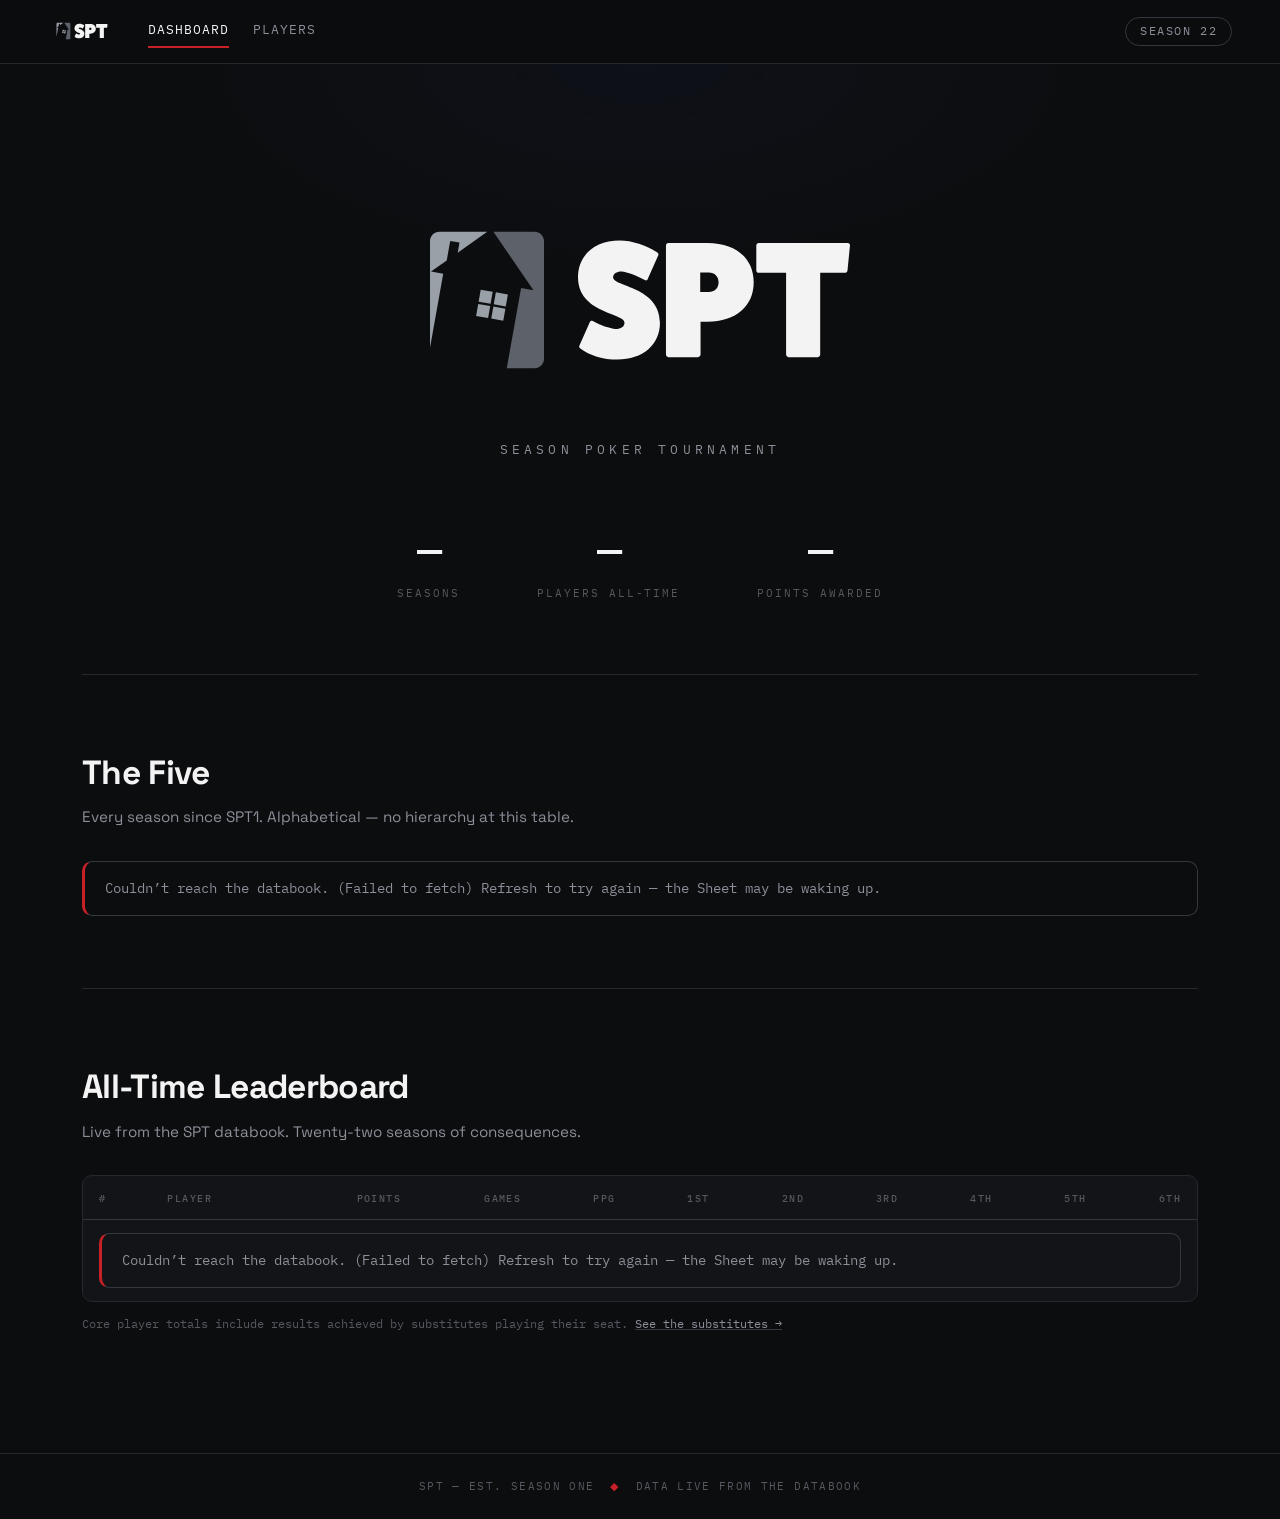
==== index.html @ 71a6d296 "Add files via upload" ====
<!DOCTYPE html>
<html lang="en">
<head>
<meta charset="UTF-8">
<meta name="viewport" content="width=device-width, initial-scale=1.0">
<title>SPT — Season Poker Tournament</title>
<meta name="description" content="Season Poker Tournament. Twenty-two seasons. One leaderboard.">
<link rel="preconnect" href="https://fonts.googleapis.com">
<link rel="preconnect" href="https://fonts.gstatic.com" crossorigin>
<link href="https://fonts.googleapis.com/css2?family=IBM+Plex+Mono:wght@400;500;600&family=Space+Grotesk:wght@400;500;700&display=swap" rel="stylesheet">
<link rel="stylesheet" href="css/styles.css">
</head>
<body data-page="dashboard">

<header class="site-header">
  <a class="header-logo" href="index.html" aria-label="SPT home">
    <svg viewBox="0 0 1000 500" xmlns="http://www.w3.org/2000/svg" class="spt-logo" role="img" aria-label="SPT logo">
      <g class="logo-pixels">
        <rect x="213.53" y="233.33" width="21.76" height="21.76" transform="translate(-55.11 422.74) rotate(-79.99)"/>
        <rect x="240.6" y="238.11" width="21.76" height="21.76" transform="translate(-37.45 453.34) rotate(-79.99)"/>
        <rect x="209.05" y="258.71" width="21.76" height="21.76" transform="translate(-83.8 439.29) rotate(-79.99)"/>
        <rect x="236.12" y="263.49" width="21.76" height="21.76" transform="translate(-66.16 469.87) rotate(-79.98)"/>
      </g>
      <path class="logo-red" d="M311.81,128.16h-73.56l71.5,104.31-22.09-4.02-25.59,143.39h49.74c9.24,0,16.8-7.56,16.8-16.8v-210.08c0-9.24-7.56-16.8-16.8-16.8Z"/>
      <path class="logo-blue" d="M126.77,199.17l28.12-19.9,6.2-34.72,16.58,2.96-3.19,17.9,52.65-37.26h-85.32c-9.24,0-16.8,7.56-16.8,16.8v190.39l23.6-132.2-21.83-3.97Z"/>
      <g class="logo-word">
        <path d="M410.3,289.94c.89-2.96,2.96-3.84,5.32-2.36,13.6,7.68,29.85,13.3,41.08,14.19,9.46,0,15.66-4.43,15.66-11.23,0-17.44-83.05-16.55-83.05-80.98,0-39.6,29.85-65.91,74.78-65.91,20.98,0,47.58,8.57,66.2,21.28,2.36,1.48,3.25,3.84,2.36,5.32l-18.62,41.67c-.89,2.96-2.96,3.84-5.32,2.36-14.48-8.28-31.33-14.48-41.67-15.37-9.16,0-15.07,4.14-15.07,10.64,0,17.44,83.64,16.25,83.64,81.28,0,39.31-30.44,65.61-75.96,65.61-24.83,0-50.83-7.68-65.61-19.51-2.36-1.77-3.25-3.84-2.36-5.32l18.62-41.67Z"/>
        <path d="M620.25,148.08c51.72,0,82.76,28.08,82.76,70.34s-31.03,70.34-82.76,70.34h-12.12v59.11c0,2.07-2.07,4.14-4.73,4.14h-52.9c-2.07,0-4.14-2.07-4.14-4.14v-195.36c0-2.36,2.07-4.43,4.14-4.43h69.75ZM622.91,235.86c10.34,0,17.44-7.09,17.44-17.44s-7.09-17.44-17.44-17.44h-15.37v34.88h15.37Z"/>
        <path d="M870.83,148.08c2.66,0,4.43,2.07,4.14,4.14l-4.43,44.92c-.3,2.36-2.66,4.14-4.73,4.14h-44.04v146.59c0,2.07-1.77,4.14-4.14,4.14h-52.31c-2.36,0-4.43-2.07-4.43-4.14v-146.59h-49.06c-2.07,0-4.14-1.77-4.14-4.14v-44.63c0-2.36,2.07-4.43,4.14-4.43h159.01Z"/>
      </g>
    </svg>
  </a>
  <nav class="site-nav" aria-label="Main">
    <a href="index.html" aria-current="page">Dashboard</a>
    <a href="players.html">Players</a>
  </nav>
  <span class="season-tag">Season 22</span>
</header>

<main>

  <!-- ============ HERO ============ -->
  <section class="hero">
    <div class="hero-logo-wrap" tabindex="0">
      <svg viewBox="0 0 1000 500" xmlns="http://www.w3.org/2000/svg" class="spt-logo hero-logo" role="img" aria-label="SPT — Season Poker Tournament">
        <g class="logo-pixels">
          <rect x="213.53" y="233.33" width="21.76" height="21.76" transform="translate(-55.11 422.74) rotate(-79.99)"/>
          <rect x="240.6" y="238.11" width="21.76" height="21.76" transform="translate(-37.45 453.34) rotate(-79.99)"/>
          <rect x="209.05" y="258.71" width="21.76" height="21.76" transform="translate(-83.8 439.29) rotate(-79.99)"/>
          <rect x="236.12" y="263.49" width="21.76" height="21.76" transform="translate(-66.16 469.87) rotate(-79.98)"/>
        </g>
        <path class="logo-red" d="M311.81,128.16h-73.56l71.5,104.31-22.09-4.02-25.59,143.39h49.74c9.24,0,16.8-7.56,16.8-16.8v-210.08c0-9.24-7.56-16.8-16.8-16.8Z"/>
        <path class="logo-blue" d="M126.77,199.17l28.12-19.9,6.2-34.72,16.58,2.96-3.19,17.9,52.65-37.26h-85.32c-9.24,0-16.8,7.56-16.8,16.8v190.39l23.6-132.2-21.83-3.97Z"/>
        <g class="logo-word">
          <path d="M410.3,289.94c.89-2.96,2.96-3.84,5.32-2.36,13.6,7.68,29.85,13.3,41.08,14.19,9.46,0,15.66-4.43,15.66-11.23,0-17.44-83.05-16.55-83.05-80.98,0-39.6,29.85-65.91,74.78-65.91,20.98,0,47.58,8.57,66.2,21.28,2.36,1.48,3.25,3.84,2.36,5.32l-18.62,41.67c-.89,2.96-2.96,3.84-5.32,2.36-14.48-8.28-31.33-14.48-41.67-15.37-9.16,0-15.07,4.14-15.07,10.64,0,17.44,83.64,16.25,83.64,81.28,0,39.31-30.44,65.61-75.96,65.61-24.83,0-50.83-7.68-65.61-19.51-2.36-1.77-3.25-3.84-2.36-5.32l18.62-41.67Z"/>
          <path d="M620.25,148.08c51.72,0,82.76,28.08,82.76,70.34s-31.03,70.34-82.76,70.34h-12.12v59.11c0,2.07-2.07,4.14-4.73,4.14h-52.9c-2.07,0-4.14-2.07-4.14-4.14v-195.36c0-2.36,2.07-4.43,4.14-4.43h69.75ZM622.91,235.86c10.34,0,17.44-7.09,17.44-17.44s-7.09-17.44-17.44-17.44h-15.37v34.88h15.37Z"/>
          <path d="M870.83,148.08c2.66,0,4.43,2.07,4.14,4.14l-4.43,44.92c-.3,2.36-2.66,4.14-4.73,4.14h-44.04v146.59c0,2.07-1.77,4.14-4.14,4.14h-52.31c-2.36,0-4.43-2.07-4.43-4.14v-146.59h-49.06c-2.07,0-4.14-1.77-4.14-4.14v-44.63c0-2.36,2.07-4.43,4.14-4.43h159.01Z"/>
        </g>
      </svg>
    </div>
    <p class="hero-line">Season Poker Tournament</p>
    <div class="hero-stats" id="hero-stats" aria-live="polite">
      <div class="hero-stat"><span class="hero-stat-num" data-stat="seasons">—</span><span class="hero-stat-label">Seasons</span></div>
      <div class="hero-stat"><span class="hero-stat-num" data-stat="players">—</span><span class="hero-stat-label">Players all-time</span></div>
      <div class="hero-stat"><span class="hero-stat-num" data-stat="points">—</span><span class="hero-stat-label">Points awarded</span></div>
    </div>
  </section>

  <!-- ============ THE FIVE ============ -->
  <section class="section" id="the-five">
    <div class="section-head">
      <h2>The Five</h2>
      <p class="section-sub">Every season since SPT1. Alphabetical — no hierarchy at this table.</p>
    </div>
    <div class="card-grid" id="feature-cards">
      <p class="loading-note">Dealing…</p>
    </div>
  </section>

  <!-- ============ LEADERBOARD ============ -->
  <section class="section" id="leaderboard">
    <div class="section-head">
      <h2>All-Time Leaderboard</h2>
      <p class="section-sub">Live from the SPT databook. Twenty-two seasons of consequences.</p>
    </div>
    <div class="table-wrap">
      <table class="lb-table" id="lb-table">
        <thead>
          <tr>
            <th scope="col" class="col-rank">#</th>
            <th scope="col" class="col-name">Player</th>
            <th scope="col" class="num">Points</th>
            <th scope="col" class="num">Games</th>
            <th scope="col" class="num">PPG</th>
            <th scope="col" class="num">1st</th>
            <th scope="col" class="num">2nd</th>
            <th scope="col" class="num">3rd</th>
            <th scope="col" class="num">4th</th>
            <th scope="col" class="num">5th</th>
            <th scope="col" class="num">6th</th>
          </tr>
        </thead>
        <tbody>
          <tr><td colspan="11" class="loading-note">Shuffling up…</td></tr>
        </tbody>
      </table>
    </div>
    <p class="table-footnote">Core player totals include results achieved by substitutes playing their seat. <a href="players.html">See the substitutes →</a></p>
  </section>

</main>

<footer class="site-footer">
  <span>SPT — est. season one</span>
  <span class="footer-dot" aria-hidden="true">◆</span>
  <span>Data live from the databook</span>
</footer>

<script src="js/app.js"></script>
</body>
</html>
---- css/styles.css ----
/* ==========================================================================
   SPT — Season Poker Tournament
   Greyscale until it matters. Blue and red are earned, not given.
   ========================================================================== */

:root {
  /* Neutrals — the whole building */
  --ink-0: #0c0d0f;      /* page base */
  --ink-1: #131418;      /* card surface */
  --ink-2: #1b1d22;      /* raised / hover surface */
  --line:  #26282e;      /* borders */
  --line-strong: #34373f;
  --grey-lo: #55585f;    /* muted labels */
  --grey-mid: #8b8f98;   /* secondary text */
  --paper: #f3f3f4;      /* primary text — brand grey */

  /* Colour — the highlights only */
  --blue: #315cc3;
  --blue-soft: rgba(49, 92, 195, 0.14);
  --red: #c72127;
  --red-soft: rgba(199, 33, 39, 0.14);

  /* Logo greyscale resting state (two greys to keep the mark legible) */
  --logo-grey-a: #9aa0a8;
  --logo-grey-b: #5d6169;

  --font-display: "Space Grotesk", system-ui, sans-serif;
  --font-mono: "IBM Plex Mono", "Courier New", monospace;

  --radius: 10px;
  --ease: cubic-bezier(0.25, 0.8, 0.35, 1);
}

* { margin: 0; padding: 0; box-sizing: border-box; }

html { scroll-behavior: smooth; }

body {
  background: var(--ink-0);
  color: var(--paper);
  font-family: var(--font-display);
  font-size: 16px;
  line-height: 1.55;
  -webkit-font-smoothing: antialiased;
}

::selection { background: var(--blue); color: var(--paper); }

a { color: inherit; }

/* ==========================================================================
   Logo — greyscale at rest, colour under attention
   ========================================================================== */

.spt-logo .logo-blue,
.spt-logo .logo-pixels rect { fill: var(--logo-grey-a); transition: fill 0.45s var(--ease); }
.spt-logo .logo-red { fill: var(--logo-grey-b); transition: fill 0.45s var(--ease); }
.spt-logo .logo-word path { fill: var(--paper); transition: fill 0.45s var(--ease); }

a:hover .spt-logo .logo-blue, a:focus-visible .spt-logo .logo-blue,
.hero-logo-wrap:hover .logo-blue, .hero-logo-wrap:focus-visible .logo-blue,
a:hover .spt-logo .logo-pixels rect, a:focus-visible .spt-logo .logo-pixels rect,
.hero-logo-wrap:hover .logo-pixels rect, .hero-logo-wrap:focus-visible .logo-pixels rect { fill: var(--blue); }

a:hover .spt-logo .logo-red, a:focus-visible .spt-logo .logo-red,
.hero-logo-wrap:hover .logo-red, .hero-logo-wrap:focus-visible .logo-red { fill: var(--red); }

/* ==========================================================================
   Header
   ========================================================================== */

.site-header {
  position: sticky;
  top: 0;
  z-index: 20;
  display: flex;
  align-items: center;
  gap: 2rem;
  padding: 0.9rem clamp(1rem, 4vw, 3rem);
  background: rgba(12, 13, 15, 0.88);
  backdrop-filter: blur(10px);
  border-bottom: 1px solid var(--line);
}

.header-logo { display: block; line-height: 0; }
.header-logo .spt-logo { height: 34px; width: auto; }

.site-nav {
  display: flex;
  gap: 1.5rem;
  font-family: var(--font-mono);
  font-size: 0.8rem;
  letter-spacing: 0.08em;
  text-transform: uppercase;
}

.site-nav a {
  text-decoration: none;
  color: var(--grey-mid);
  padding: 0.35rem 0;
  border-bottom: 2px solid transparent;
  transition: color 0.25s var(--ease), border-color 0.25s var(--ease);
}

.site-nav a:hover, .site-nav a:focus-visible { color: var(--paper); }
.site-nav a[aria-current="page"] { color: var(--paper); border-bottom-color: var(--red); }

.season-tag {
  margin-left: auto;
  font-family: var(--font-mono);
  font-size: 0.72rem;
  letter-spacing: 0.14em;
  text-transform: uppercase;
  color: var(--grey-mid);
  border: 1px solid var(--line-strong);
  border-radius: 100px;
  padding: 0.3rem 0.85rem;
}

/* ==========================================================================
   Hero
   ========================================================================== */

.hero {
  padding: clamp(3rem, 8vw, 6rem) 1.5rem clamp(2.5rem, 6vw, 4.5rem);
  text-align: center;
  border-bottom: 1px solid var(--line);
  background:
    radial-gradient(ellipse 60% 50% at 50% 0%, rgba(49, 92, 195, 0.05), transparent 70%),
    var(--ink-0);
}

.hero-logo-wrap {
  display: inline-block;
  max-width: 560px;
  width: min(80vw, 560px);
  outline: none;
  cursor: default;
}

.hero-logo { width: 100%; height: auto; display: block; }

.hero-line {
  font-family: var(--font-mono);
  font-size: 0.82rem;
  letter-spacing: 0.32em;
  text-transform: uppercase;
  color: var(--grey-mid);
  margin-top: -0.5rem;
}

.hero-stats {
  display: flex;
  justify-content: center;
  gap: clamp(2rem, 6vw, 5rem);
  margin-top: clamp(2rem, 5vw, 3.5rem);
  flex-wrap: wrap;
}

.hero-stat { display: flex; flex-direction: column; gap: 0.3rem; }

.hero-stat-num {
  font-family: var(--font-mono);
  font-weight: 600;
  font-size: clamp(1.8rem, 4vw, 2.6rem);
  letter-spacing: -0.02em;
}

.hero-stat-label {
  font-family: var(--font-mono);
  font-size: 0.68rem;
  letter-spacing: 0.18em;
  text-transform: uppercase;
  color: var(--grey-lo);
}

/* ==========================================================================
   Sections
   ========================================================================== */

main { max-width: 1180px; margin: 0 auto; padding: 0 clamp(1rem, 4vw, 2rem); }

.section { padding: clamp(2.5rem, 6vw, 4.5rem) 0; }
.section + .section { border-top: 1px solid var(--line); }

.section-head { margin-bottom: 2rem; }

.section-head h2, .page-head h1 {
  font-weight: 700;
  font-size: clamp(1.5rem, 3.5vw, 2.1rem);
  letter-spacing: -0.02em;
}

.page-head {
  padding: clamp(2.5rem, 6vw, 4rem) 0 0;
}

.section-sub {
  color: var(--grey-mid);
  font-size: 0.95rem;
  margin-top: 0.4rem;
}

.loading-note {
  font-family: var(--font-mono);
  font-size: 0.85rem;
  color: var(--grey-lo);
  padding: 2rem 0;
  text-align: center;
  grid-column: 1 / -1;
}

/* ==========================================================================
   Feature cards — The Five
   ========================================================================== */

.card-grid {
  display: grid;
  grid-template-columns: repeat(5, 1fr);
  gap: 1rem;
}

.card-grid-2 { grid-template-columns: repeat(2, 1fr); max-width: 640px; }

.player-card {
  background: var(--ink-1);
  border: 1px solid var(--line);
  border-radius: var(--radius);
  padding: 1.25rem 1.1rem 1.1rem;
  display: flex;
  flex-direction: column;
  gap: 0.9rem;
  transition: border-color 0.3s var(--ease), background 0.3s var(--ease), transform 0.3s var(--ease);
}

.player-card:hover, .player-card:focus-within {
  border-color: var(--line-strong);
  background: var(--ink-2);
  transform: translateY(-3px);
}

.player-card .avatar {
  width: 64px;
  height: 64px;
  border-radius: 50%;
  overflow: hidden;
  background: var(--ink-2);
  border: 1px solid var(--line-strong);
  display: grid;
  place-items: center;
  font-family: var(--font-mono);
  font-weight: 600;
  font-size: 1.3rem;
  color: var(--grey-mid);
}

.player-card .avatar img {
  width: 100%;
  height: 100%;
  object-fit: cover;
  filter: grayscale(1);
  transition: filter 0.45s var(--ease);
}

.player-card:hover .avatar img,
.player-card:focus-within .avatar img { filter: grayscale(0); }

.player-card .player-name {
  font-weight: 700;
  font-size: 1.1rem;
  letter-spacing: -0.01em;
}

.player-card .player-rank {
  font-family: var(--font-mono);
  font-size: 0.68rem;
  letter-spacing: 0.14em;
  text-transform: uppercase;
  color: var(--grey-lo);
  margin-top: 0.15rem;
}

.player-card .card-stats {
  display: grid;
  grid-template-columns: 1fr 1fr 1fr;
  gap: 0.5rem;
  font-family: var(--font-mono);
}

.card-stat .v { display: block; font-weight: 600; font-size: 1.05rem; }
.card-stat .k {
  display: block;
  font-size: 0.6rem;
  letter-spacing: 0.14em;
  text-transform: uppercase;
  color: var(--grey-lo);
  margin-top: 0.15rem;
}

/* Sparkline — grey at rest, blue when the card has your attention */
.spark { width: 100%; height: 44px; margin-top: auto; }
.spark .spark-line {
  fill: none;
  stroke: var(--grey-lo);
  stroke-width: 2;
  stroke-linecap: round;
  stroke-linejoin: round;
  transition: stroke 0.4s var(--ease);
}
.spark .spark-best, .spark .spark-worst { opacity: 0; transition: opacity 0.4s var(--ease); }
.spark .spark-best { fill: var(--blue); }
.spark .spark-worst { fill: var(--red); }

.player-card:hover .spark-line,
.player-card:focus-within .spark-line { stroke: var(--blue); }
.player-card:hover .spark-best, .player-card:hover .spark-worst,
.player-card:focus-within .spark-best, .player-card:focus-within .spark-worst { opacity: 1; }

.spark-caption {
  font-family: var(--font-mono);
  font-size: 0.6rem;
  letter-spacing: 0.12em;
  text-transform: uppercase;
  color: var(--grey-lo);
  display: flex;
  justify-content: space-between;
}

/* ==========================================================================
   Leaderboard table
   ========================================================================== */

.table-wrap {
  overflow-x: auto;
  border: 1px solid var(--line);
  border-radius: var(--radius);
  background: var(--ink-1);
}

.lb-table {
  width: 100%;
  border-collapse: collapse;
  font-family: var(--font-mono);
  font-size: 0.88rem;
  min-width: 720px;
}

.lb-table th {
  text-align: left;
  font-weight: 500;
  font-size: 0.65rem;
  letter-spacing: 0.14em;
  text-transform: uppercase;
  color: var(--grey-lo);
  padding: 0.85rem 1rem;
  border-bottom: 1px solid var(--line-strong);
  white-space: nowrap;
}

.lb-table td {
  padding: 0.8rem 1rem;
  border-bottom: 1px solid var(--line);
  white-space: nowrap;
}

.lb-table tbody tr:last-child td { border-bottom: none; }

.lb-table th.num, .lb-table td.num { text-align: right; }

.lb-table td.col-name { font-family: var(--font-display); font-weight: 500; }

.era-tag {
  font-family: var(--font-mono);
  font-size: 0.62rem;
  letter-spacing: 0.08em;
  color: var(--grey-lo);
  border: 1px solid var(--line-strong);
  border-radius: 100px;
  padding: 0.1rem 0.5rem;
  margin-left: 0.5rem;
  vertical-align: middle;
  white-space: nowrap;
}

.lb-table tbody tr { transition: background 0.2s var(--ease); }
.lb-table tbody tr:hover { background: var(--ink-2); }

.lb-table td.col-rank { color: var(--grey-lo); width: 3ch; }

/* The leader is the one place blue lives permanently */
.lb-table tr.is-leader td.col-rank { color: var(--blue); font-weight: 600; }
.lb-table tr.is-leader { box-shadow: inset 3px 0 0 var(--blue); }
.lb-table tr.is-leader td.num-total { color: var(--blue); font-weight: 600; }

.lb-table td.num-total { font-weight: 600; }

.lb-table td .best-mark { color: var(--blue); }

.table-footnote {
  font-family: var(--font-mono);
  font-size: 0.72rem;
  color: var(--grey-lo);
  margin-top: 0.8rem;
}

.table-footnote a { color: var(--grey-mid); text-decoration-color: var(--line-strong); transition: color 0.2s var(--ease); }
.table-footnote a:hover { color: var(--blue); }

/* ==========================================================================
   Substitutes grid (players page)
   ========================================================================== */

.sub-grid {
  display: grid;
  grid-template-columns: repeat(auto-fill, minmax(180px, 1fr));
  gap: 0.75rem;
}

.sub-card {
  background: var(--ink-1);
  border: 1px solid var(--line);
  border-radius: var(--radius);
  padding: 0.9rem 1rem;
  transition: border-color 0.25s var(--ease), background 0.25s var(--ease);
}

.sub-card:hover { border-color: var(--line-strong); background: var(--ink-2); }

.sub-card .sub-name { font-weight: 500; font-size: 0.95rem; }

.sub-card .sub-stats {
  font-family: var(--font-mono);
  font-size: 0.72rem;
  color: var(--grey-mid);
  margin-top: 0.35rem;
  display: flex;
  gap: 0.9rem;
}

.sub-card .sub-stats b { color: var(--paper); font-weight: 600; }
.sub-card:hover .sub-stats b { color: var(--blue); transition: color 0.25s var(--ease); }

/* ==========================================================================
   Footer
   ========================================================================== */

.site-footer {
  margin-top: 3rem;
  border-top: 1px solid var(--line);
  padding: 1.5rem clamp(1rem, 4vw, 3rem);
  display: flex;
  justify-content: center;
  gap: 1rem;
  font-family: var(--font-mono);
  font-size: 0.7rem;
  letter-spacing: 0.12em;
  text-transform: uppercase;
  color: var(--grey-lo);
}

.footer-dot { color: var(--red); }

/* ==========================================================================
   Error state
   ========================================================================== */

.data-error {
  font-family: var(--font-mono);
  font-size: 0.85rem;
  color: var(--grey-mid);
  border: 1px solid var(--line-strong);
  border-left: 3px solid var(--red);
  border-radius: var(--radius);
  padding: 1rem 1.25rem;
  grid-column: 1 / -1;
}

/* ==========================================================================
   Responsive
   ========================================================================== */

@media (max-width: 1024px) {
  .card-grid { grid-template-columns: repeat(3, 1fr); }
}

@media (max-width: 720px) {
  .card-grid { grid-template-columns: repeat(2, 1fr); }
  .card-grid-2 { grid-template-columns: 1fr; }
  .site-nav { gap: 1rem; }
  .site-header { gap: 1rem; }
}

@media (max-width: 460px) {
  .card-grid { grid-template-columns: 1fr; }
  .season-tag { display: none; }
}

/* ==========================================================================
   Motion preferences
   ========================================================================== */

@media (prefers-reduced-motion: reduce) {
  html { scroll-behavior: auto; }
  *, *::before, *::after { transition-duration: 0.01ms !important; animation-duration: 0.01ms !important; }
}
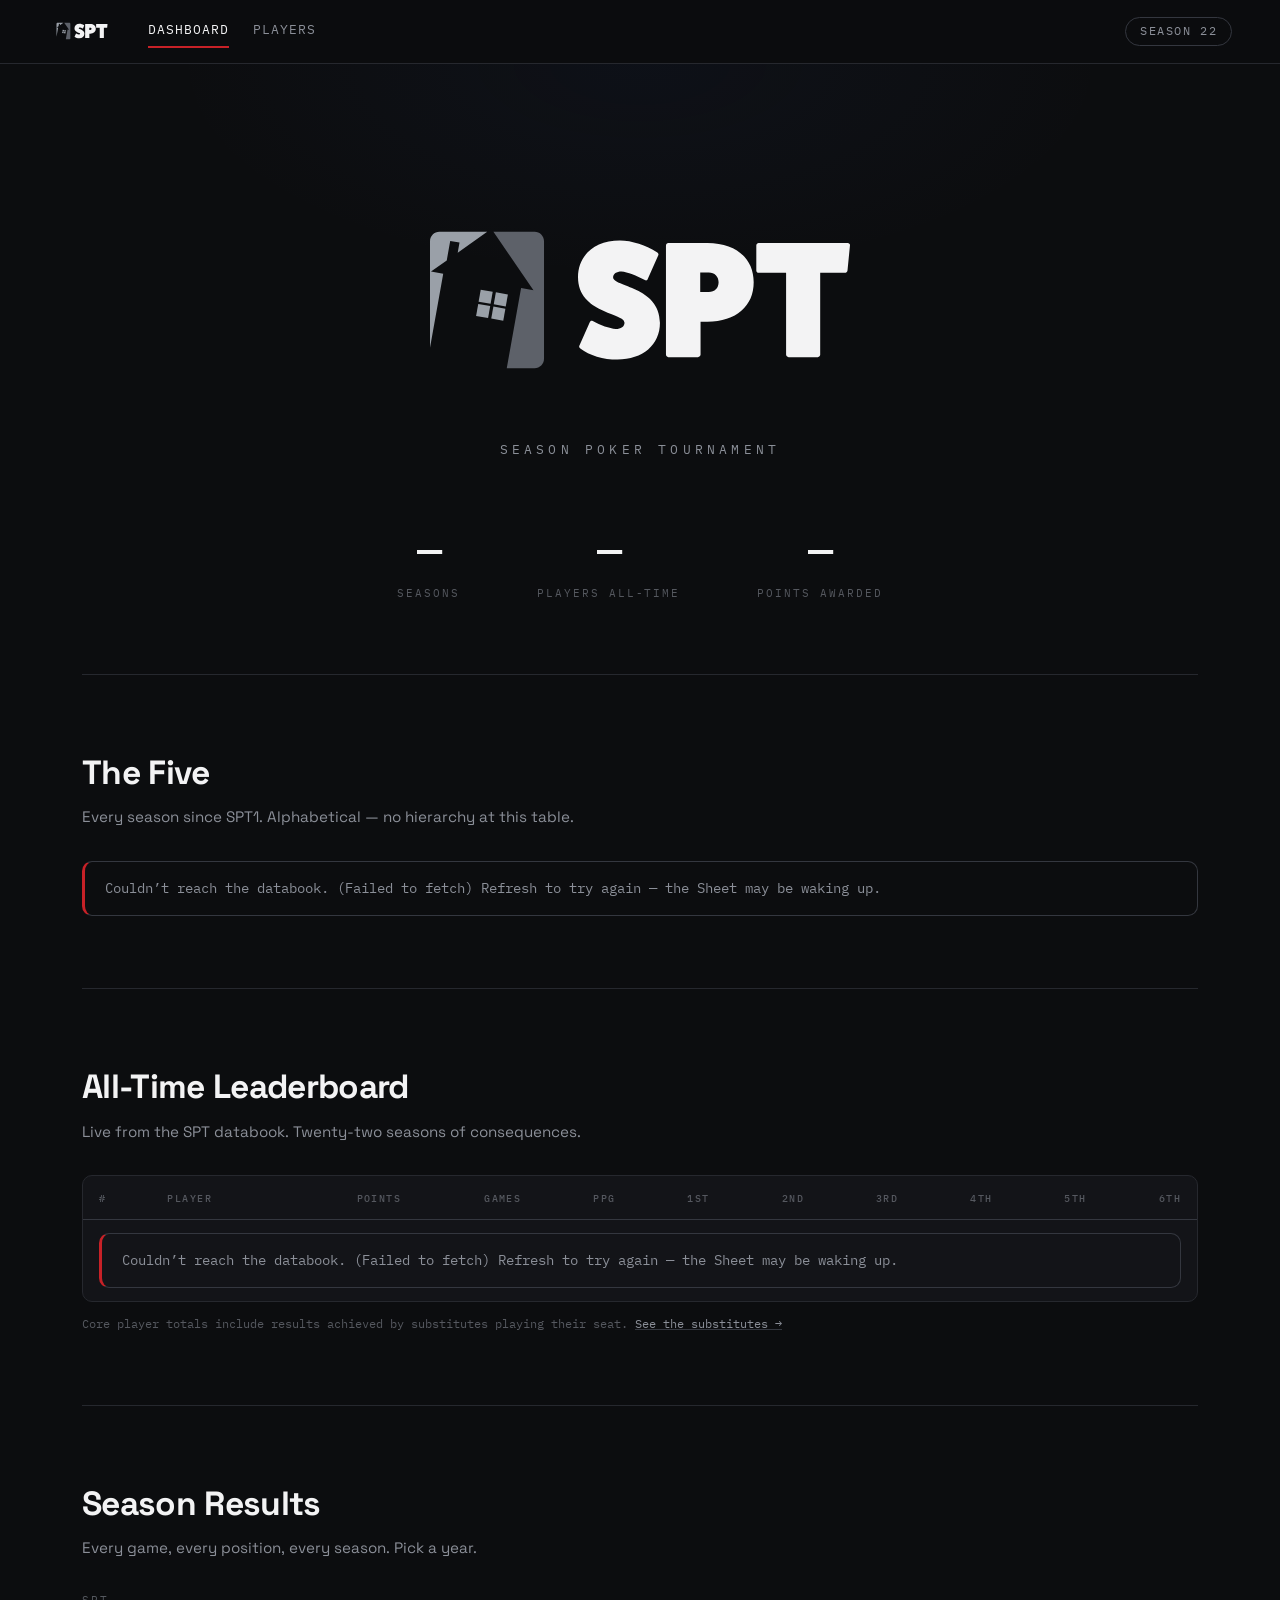
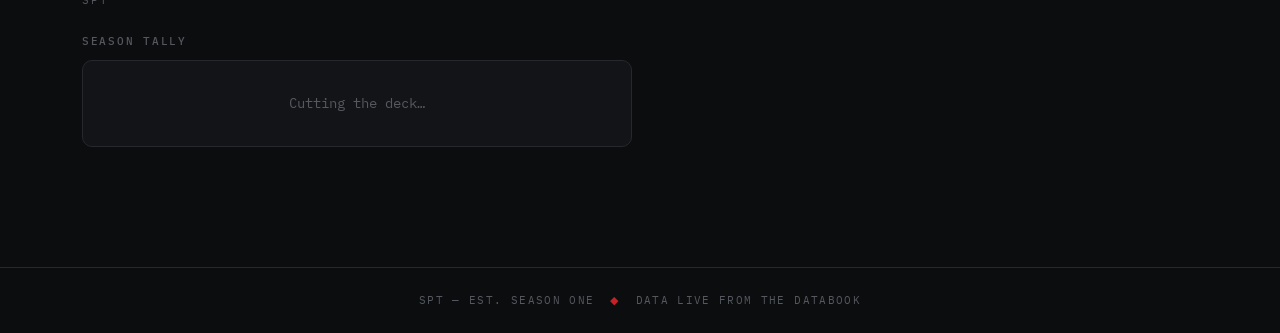
==== commit 6714ce7c: "Add files via upload" ====
--- a/index.html
+++ b/index.html
@@ -108,6 +108,36 @@
     <p class="table-footnote">Core player totals include results achieved by substitutes playing their seat. <a href="players.html">See the substitutes →</a></p>
   </section>
 
+  <!-- ============ SEASON RESULTS ============ -->
+  <section class="section" id="seasons">
+    <div class="section-head">
+      <h2>Season Results</h2>
+      <p class="section-sub">Every game, every position, every season. Pick a year.</p>
+    </div>
+    <nav class="season-grid" id="season-pills" aria-label="Season selector">
+      <span class="season-grid-label">SPT</span>
+    </nav>
+    <div class="season-detail">
+      <div id="season-games"></div>
+      <div class="season-cols">
+        <div class="season-block">
+          <h3 class="season-block-title">Season tally</h3>
+          <div class="season-panel">
+            <ol class="season-standings" id="season-standings">
+              <li class="loading-note">Cutting the deck…</li>
+            </ol>
+          </div>
+        </div>
+        <div class="season-block" id="season-subs-block" hidden>
+          <h3 class="season-block-title">Substitutes</h3>
+          <div class="season-panel">
+            <ol class="season-standings" id="season-subs"></ol>
+          </div>
+        </div>
+      </div>
+    </div>
+  </section>
+
 </main>
 
 <footer class="site-footer">
--- a/css/styles.css
+++ b/css/styles.css
@@ -226,7 +226,8 @@
   background: var(--ink-1);
   border: 1px solid var(--line);
   border-radius: var(--radius);
-  padding: 1.25rem 1.1rem 1.1rem;
+  padding: 1.4rem 1.2rem 1.2rem;
+  min-height: 340px;
   display: flex;
   flex-direction: column;
   gap: 0.9rem;
@@ -240,9 +241,9 @@
 }
 
 .player-card .avatar {
-  width: 64px;
-  height: 64px;
-  border-radius: 50%;
+  width: 108px;
+  height: 108px;
+  border-radius: 10px;
   overflow: hidden;
   background: var(--ink-2);
   border: 1px solid var(--line-strong);
@@ -250,7 +251,7 @@
   place-items: center;
   font-family: var(--font-mono);
   font-weight: 600;
-  font-size: 1.3rem;
+  font-size: 1.6rem;
   color: var(--grey-mid);
 }
 
@@ -407,38 +408,422 @@
 .table-footnote a:hover { color: var(--blue); }
 
 /* ==========================================================================
-   Substitutes grid (players page)
-   ========================================================================== */
-
-.sub-grid {
+   Profile cards — OG's, Past Seats, Substitutes (players page)
+   5-wide, portrait photo on top, greyscale until attention
+   ========================================================================== */
+
+.profile-grid {
   display: grid;
-  grid-template-columns: repeat(auto-fill, minmax(180px, 1fr));
-  gap: 0.75rem;
-}
-
-.sub-card {
+  grid-template-columns: repeat(5, 1fr);
+  gap: 0.9rem;
+}
+
+.profile-card {
   background: var(--ink-1);
   border: 1px solid var(--line);
   border-radius: var(--radius);
-  padding: 0.9rem 1rem;
-  transition: border-color 0.25s var(--ease), background 0.25s var(--ease);
-}
-
-.sub-card:hover { border-color: var(--line-strong); background: var(--ink-2); }
-
-.sub-card .sub-name { font-weight: 500; font-size: 0.95rem; }
-
-.sub-card .sub-stats {
+  overflow: hidden;
+  display: flex;
+  flex-direction: column;
+  transition: border-color 0.25s var(--ease), background 0.25s var(--ease), transform 0.25s var(--ease);
+}
+
+.profile-card:hover, .profile-card:focus-within {
+  border-color: var(--line-strong);
+  background: var(--ink-2);
+  transform: translateY(-3px);
+}
+
+.profile-photo {
+  width: 100%;
+  aspect-ratio: 1 / 1;
+  background: var(--ink-2);
+  border-bottom: 1px solid var(--line);
+  display: grid;
+  place-items: center;
+  font-family: var(--font-mono);
+  font-weight: 600;
+  font-size: 1.8rem;
+  color: var(--grey-lo);
+  overflow: hidden;
+}
+
+.profile-photo img {
+  width: 100%;
+  height: 100%;
+  object-fit: cover;
+  filter: grayscale(1);
+  transition: filter 0.45s var(--ease);
+}
+
+.profile-card:hover .profile-photo img,
+.profile-card:focus-within .profile-photo img { filter: grayscale(0); }
+
+.profile-body {
+  padding: 0.9rem 1rem 1rem;
+  display: flex;
+  flex-direction: column;
+  gap: 0.35rem;
+  flex: 1;
+}
+
+.profile-name {
+  font-weight: 700;
+  font-size: 1rem;
+  letter-spacing: -0.01em;
+}
+
+.profile-real {
+  font-size: 0.82rem;
+  color: var(--grey-mid);
+}
+
+.profile-meta {
+  font-family: var(--font-mono);
+  font-size: 0.62rem;
+  letter-spacing: 0.1em;
+  text-transform: uppercase;
+  color: var(--grey-lo);
+  margin-top: 0.15rem;
+}
+
+.profile-stats {
+  display: flex;
+  gap: 0.9rem;
+  flex-wrap: wrap;
   font-family: var(--font-mono);
   font-size: 0.72rem;
   color: var(--grey-mid);
-  margin-top: 0.35rem;
-  display: flex;
-  gap: 0.9rem;
-}
-
-.sub-card .sub-stats b { color: var(--paper); font-weight: 600; }
-.sub-card:hover .sub-stats b { color: var(--blue); transition: color 0.25s var(--ease); }
+  margin-top: auto;
+  padding-top: 0.6rem;
+}
+
+.profile-stat b { color: var(--paper); font-weight: 600; }
+.profile-card:hover .profile-stat b { color: var(--blue); transition: color 0.25s var(--ease); }
+
+/* ==========================================================================
+   Season results
+   ========================================================================== */
+
+/* Compact year grid — wraps forever, every season one tap, no dropdown */
+.season-grid {
+  display: flex;
+  flex-wrap: wrap;
+  align-items: center;
+  gap: 0.35rem;
+  margin-bottom: 1.5rem;
+}
+
+.season-grid-label {
+  font-family: var(--font-mono);
+  font-size: 0.7rem;
+  letter-spacing: 0.18em;
+  color: var(--grey-lo);
+  margin-right: 0.4rem;
+}
+
+.season-cell {
+  font-family: var(--font-mono);
+  font-size: 0.75rem;
+  width: 2.4rem;
+  height: 2.1rem;
+  display: grid;
+  place-items: center;
+  color: var(--grey-mid);
+  background: var(--ink-1);
+  border: 1px solid var(--line);
+  border-radius: 6px;
+  cursor: pointer;
+  transition: color 0.2s var(--ease), border-color 0.2s var(--ease), background 0.2s var(--ease);
+}
+
+.season-cell:hover, .season-cell:focus-visible { color: var(--paper); border-color: var(--line-strong); }
+
+.season-cell[aria-pressed="true"] {
+  color: var(--paper);
+  border-color: var(--red);
+  background: var(--red-soft);
+  font-weight: 600;
+}
+
+/* Per-game position grid */
+.games-wrap { margin-bottom: 1.5rem; }
+
+.games-table {
+  width: 100%;
+  border-collapse: collapse;
+  font-family: var(--font-mono);
+  font-size: 0.8rem;
+  min-width: 680px;
+}
+
+.games-table th {
+  text-align: left;
+  font-weight: 500;
+  font-size: 0.65rem;
+  letter-spacing: 0.12em;
+  text-transform: uppercase;
+  color: var(--grey-lo);
+  padding: 0.7rem 0.8rem;
+  border-bottom: 1px solid var(--line-strong);
+  white-space: nowrap;
+}
+
+.games-table td { border-bottom: 1px solid var(--line); }
+.games-table tbody tr:last-child td,
+.games-table tbody tr:last-child th { border-bottom: none; }
+
+.games-table .game-meta {
+  padding: 0.6rem 0.8rem;
+  border-bottom: 1px solid var(--line);
+  text-transform: none;
+  letter-spacing: normal;
+  min-width: 150px;
+}
+
+.game-no {
+  display: inline-block;
+  font-size: 0.65rem;
+  color: var(--grey-lo);
+  border: 1px solid var(--line-strong);
+  border-radius: 4px;
+  padding: 0 0.35rem;
+  margin-right: 0.5rem;
+}
+
+.game-name {
+  display: block;
+  font-family: var(--font-display);
+  font-weight: 500;
+  font-size: 0.82rem;
+  color: var(--paper);
+  margin-top: 0.25rem;
+}
+
+.game-venue {
+  display: block;
+  font-size: 0.62rem;
+  letter-spacing: 0.08em;
+  color: var(--grey-lo);
+  margin-top: 0.1rem;
+}
+
+.pos-cell { padding: 0.55rem 0.8rem; text-align: left; white-space: nowrap; }
+
+.pos-ord { display: block; font-weight: 600; font-size: 0.85rem; }
+.pos-pts { display: block; font-size: 0.62rem; color: var(--grey-lo); margin-top: 0.1rem; }
+
+/* Greyscale ramp for placings — the win is the one blue thing */
+.pos-1 .pos-ord { color: var(--blue); }
+.pos-1 { box-shadow: inset 0 2px 0 var(--blue); background: var(--blue-soft); }
+.pos-2 .pos-ord { color: var(--paper); }
+.pos-3 .pos-ord { color: #c4c7cd; }
+.pos-4 .pos-ord { color: var(--grey-mid); }
+.pos-5 .pos-ord { color: #6f737b; }
+.pos-6 .pos-ord { color: var(--grey-lo); }
+.pos-none { color: var(--grey-lo); }
+
+/* Tally + subs layout */
+.season-cols {
+  display: grid;
+  grid-template-columns: 1fr 1fr;
+  gap: 1rem;
+  align-items: start;
+}
+
+.season-block-title {
+  font-family: var(--font-mono);
+  font-size: 0.68rem;
+  font-weight: 500;
+  letter-spacing: 0.16em;
+  text-transform: uppercase;
+  color: var(--grey-lo);
+  margin-bottom: 0.6rem;
+}
+
+.season-panel {
+  border: 1px solid var(--line);
+  border-radius: var(--radius);
+  background: var(--ink-1);
+}
+
+.season-standings { list-style: none; }
+
+.standing-row {
+  display: flex;
+  align-items: baseline;
+  gap: 1rem;
+  padding: 0.7rem 1.25rem;
+  border-bottom: 1px solid var(--line);
+  font-family: var(--font-mono);
+  font-size: 0.9rem;
+  transition: background 0.2s var(--ease);
+}
+
+.standing-row:last-child { border-bottom: none; }
+.standing-row:hover { background: var(--ink-2); }
+
+.standing-rank { color: var(--grey-lo); width: 2.5ch; flex-shrink: 0; }
+
+.standing-name {
+  font-family: var(--font-display);
+  font-weight: 500;
+  flex: 1;
+  display: flex;
+  align-items: center;
+  gap: 0.6rem;
+}
+
+.standing-points { font-weight: 600; }
+
+.standing-row.is-champ { box-shadow: inset 3px 0 0 var(--blue); }
+.standing-row.is-champ .standing-rank { color: var(--blue); font-weight: 600; }
+.standing-row.is-champ .standing-points { color: var(--blue); }
+
+.standing-sub { font-size: 0.82rem; }
+.standing-sub .standing-name { font-weight: 400; color: var(--grey-mid); }
+.standing-sub .standing-points { font-weight: 500; color: var(--grey-mid); }
+
+.champ-badge {
+  font-family: var(--font-mono);
+  font-size: 0.58rem;
+  letter-spacing: 0.14em;
+  text-transform: uppercase;
+  color: var(--blue);
+  border: 1px solid var(--blue);
+  border-radius: 100px;
+  padding: 0.1rem 0.5rem;
+}
+
+@media (max-width: 720px) {
+  .season-cols { grid-template-columns: 1fr; }
+}
+
+/* View pics button + photo modal */
+.pics-btn {
+  display: inline-block;
+  margin-top: 0.45rem;
+  font-family: var(--font-mono);
+  font-size: 0.6rem;
+  letter-spacing: 0.12em;
+  text-transform: uppercase;
+  color: var(--grey-mid);
+  background: transparent;
+  border: 1px solid var(--line-strong);
+  border-radius: 100px;
+  padding: 0.2rem 0.6rem;
+  cursor: pointer;
+  transition: color 0.2s var(--ease), border-color 0.2s var(--ease);
+}
+
+.pics-btn:hover, .pics-btn:focus-visible { color: var(--blue); border-color: var(--blue); }
+
+.pics-modal {
+  position: fixed;
+  inset: 0;
+  z-index: 50;
+  display: none;
+}
+
+.pics-modal.is-open { display: block; }
+
+.pics-backdrop {
+  position: absolute;
+  inset: 0;
+  background: rgba(6, 7, 8, 0.82);
+  backdrop-filter: blur(6px);
+}
+
+.pics-panel {
+  position: relative;
+  max-width: 720px;
+  max-height: 86vh;
+  margin: 7vh auto;
+  background: var(--ink-1);
+  border: 1px solid var(--line-strong);
+  border-radius: var(--radius);
+  display: flex;
+  flex-direction: column;
+  overflow: hidden;
+  width: calc(100% - 2rem);
+}
+
+.pics-head {
+  display: flex;
+  align-items: center;
+  justify-content: space-between;
+  gap: 1rem;
+  padding: 1rem 1.25rem;
+  border-bottom: 1px solid var(--line);
+  flex-shrink: 0;
+}
+
+.pics-title {
+  font-family: var(--font-mono);
+  font-weight: 500;
+  font-size: 0.75rem;
+  letter-spacing: 0.12em;
+  text-transform: uppercase;
+  color: var(--grey-mid);
+}
+
+.pics-close {
+  font-size: 1.4rem;
+  line-height: 1;
+  color: var(--grey-mid);
+  background: none;
+  border: none;
+  cursor: pointer;
+  padding: 0.2rem 0.5rem;
+  transition: color 0.2s var(--ease);
+}
+
+.pics-close:hover, .pics-close:focus-visible { color: var(--red); }
+
+.pics-body {
+  overflow-y: auto;
+  padding: 1.25rem;
+  display: flex;
+  flex-direction: column;
+  gap: 1.5rem;
+}
+
+.pics-item { margin: 0; }
+
+.pics-item img {
+  width: 100%;
+  height: auto;
+  display: block;
+  border-radius: 6px;
+  border: 1px solid var(--line);
+  filter: grayscale(1);
+  transition: filter 0.45s var(--ease);
+}
+
+.pics-item:hover img { filter: grayscale(0); }
+
+.pics-item figcaption {
+  font-family: var(--font-mono);
+  font-size: 0.72rem;
+  color: var(--grey-mid);
+  padding: 0.5rem 0.2rem 0;
+  line-height: 1.5;
+}
+
+.pics-note {
+  font-family: var(--font-mono);
+  font-size: 0.8rem;
+  color: var(--grey-mid);
+  text-align: center;
+  padding: 2rem 1rem;
+}
+
+.pics-note code {
+  color: var(--paper);
+  background: var(--ink-2);
+  padding: 0.1rem 0.4rem;
+  border-radius: 4px;
+}
 
 /* ==========================================================================
    Footer
@@ -481,11 +866,13 @@
 
 @media (max-width: 1024px) {
   .card-grid { grid-template-columns: repeat(3, 1fr); }
+  .profile-grid { grid-template-columns: repeat(3, 1fr); }
 }
 
 @media (max-width: 720px) {
   .card-grid { grid-template-columns: repeat(2, 1fr); }
   .card-grid-2 { grid-template-columns: 1fr; }
+  .profile-grid { grid-template-columns: repeat(2, 1fr); }
   .site-nav { gap: 1rem; }
   .site-header { gap: 1rem; }
 }
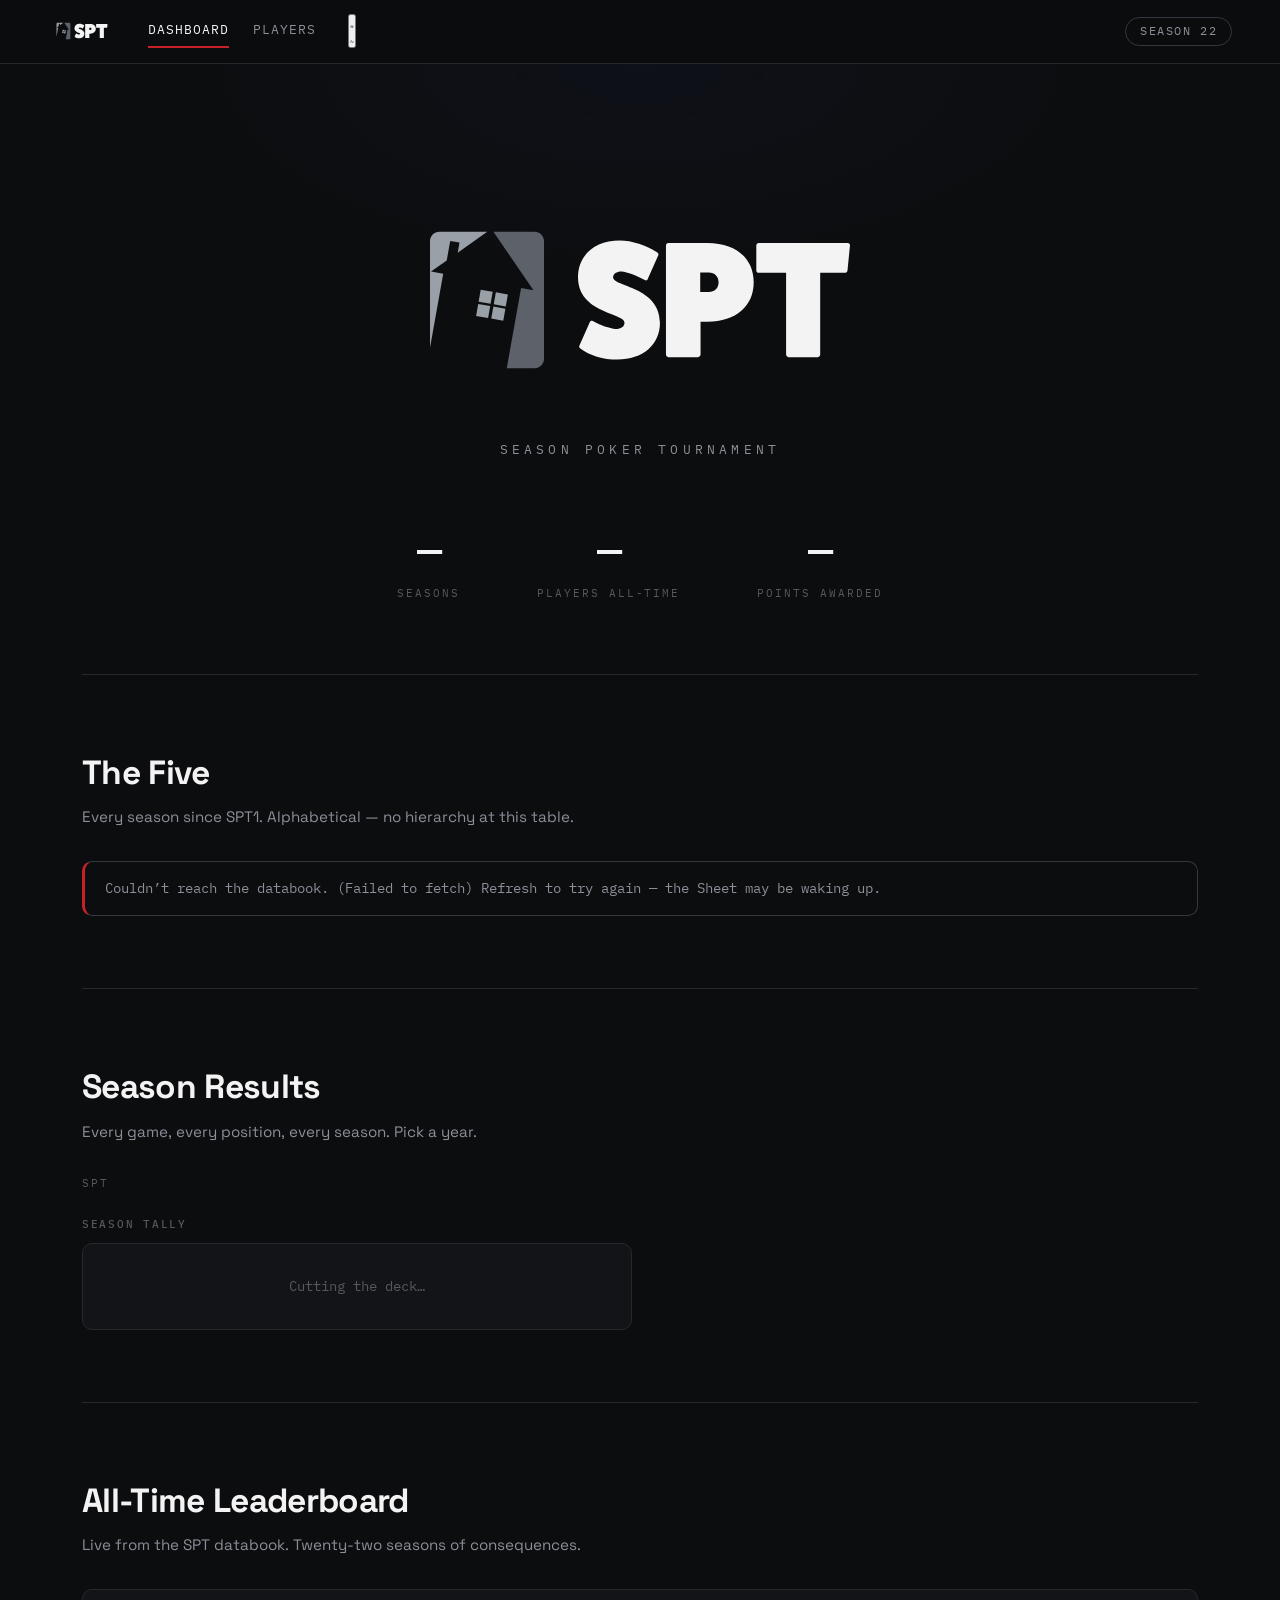
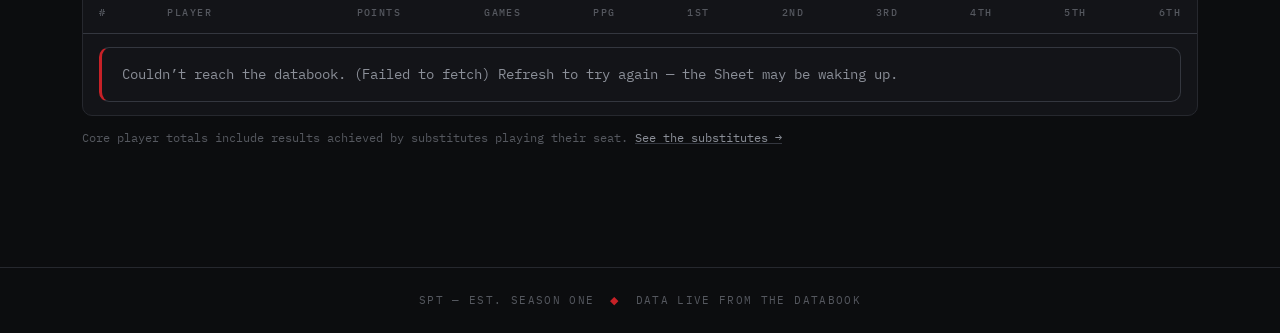
==== commit 2c072928: "Add files via upload" ====
--- a/index.html
+++ b/index.html
@@ -8,6 +8,7 @@
 <link rel="preconnect" href="https://fonts.googleapis.com">
 <link rel="preconnect" href="https://fonts.gstatic.com" crossorigin>
 <link href="https://fonts.googleapis.com/css2?family=IBM+Plex+Mono:wght@400;500;600&family=Space+Grotesk:wght@400;500;700&display=swap" rel="stylesheet">
+<script>(function(){try{var t=localStorage.getItem("spt-theme");if(t)document.documentElement.setAttribute("data-theme",t);}catch(e){}})();</script>
 <link rel="stylesheet" href="css/styles.css">
 </head>
 <body data-page="dashboard">
@@ -34,6 +35,10 @@
     <a href="index.html" aria-current="page">Dashboard</a>
     <a href="players.html">Players</a>
   </nav>
+  <button type="button" class="theme-toggle" aria-label="Switch colour theme">
+    <svg class="icon-sun" viewBox="0 0 24 24" fill="none" stroke="currentColor" stroke-width="2" stroke-linecap="round"><circle cx="12" cy="12" r="4"/><path d="M12 2v2M12 20v2M4.9 4.9l1.4 1.4M17.7 17.7l1.4 1.4M2 12h2M20 12h2M4.9 19.1l1.4-1.4M17.7 6.3l1.4-1.4"/></svg>
+    <svg class="icon-moon" viewBox="0 0 24 24" fill="none" stroke="currentColor" stroke-width="2" stroke-linecap="round" stroke-linejoin="round"><path d="M21 12.8A9 9 0 1 1 11.2 3a7 7 0 0 0 9.8 9.8z"/></svg>
+  </button>
   <span class="season-tag">Season 22</span>
 </header>
 
@@ -77,6 +82,36 @@
     </div>
   </section>
 
+  <!-- ============ SEASON RESULTS ============ -->
+  <section class="section" id="seasons">
+    <div class="section-head">
+      <h2>Season Results</h2>
+      <p class="section-sub">Every game, every position, every season. Pick a year.</p>
+    </div>
+    <nav class="season-grid" id="season-pills" aria-label="Season selector">
+      <span class="season-grid-label">SPT</span>
+    </nav>
+    <div class="season-detail">
+      <div id="season-games"></div>
+      <div class="season-cols">
+        <div class="season-block">
+          <h3 class="season-block-title">Season tally</h3>
+          <div class="season-panel">
+            <ol class="season-standings" id="season-standings">
+              <li class="loading-note">Cutting the deck…</li>
+            </ol>
+          </div>
+        </div>
+        <div class="season-block" id="season-subs-block" hidden>
+          <h3 class="season-block-title">Substitutes</h3>
+          <div class="season-panel">
+            <ol class="season-standings" id="season-subs"></ol>
+          </div>
+        </div>
+      </div>
+    </div>
+  </section>
+
   <!-- ============ LEADERBOARD ============ -->
   <section class="section" id="leaderboard">
     <div class="section-head">
@@ -108,36 +143,6 @@
     <p class="table-footnote">Core player totals include results achieved by substitutes playing their seat. <a href="players.html">See the substitutes →</a></p>
   </section>
 
-  <!-- ============ SEASON RESULTS ============ -->
-  <section class="section" id="seasons">
-    <div class="section-head">
-      <h2>Season Results</h2>
-      <p class="section-sub">Every game, every position, every season. Pick a year.</p>
-    </div>
-    <nav class="season-grid" id="season-pills" aria-label="Season selector">
-      <span class="season-grid-label">SPT</span>
-    </nav>
-    <div class="season-detail">
-      <div id="season-games"></div>
-      <div class="season-cols">
-        <div class="season-block">
-          <h3 class="season-block-title">Season tally</h3>
-          <div class="season-panel">
-            <ol class="season-standings" id="season-standings">
-              <li class="loading-note">Cutting the deck…</li>
-            </ol>
-          </div>
-        </div>
-        <div class="season-block" id="season-subs-block" hidden>
-          <h3 class="season-block-title">Substitutes</h3>
-          <div class="season-panel">
-            <ol class="season-standings" id="season-subs"></ol>
-          </div>
-        </div>
-      </div>
-    </div>
-  </section>
-
 </main>
 
 <footer class="site-footer">
--- a/css/styles.css
+++ b/css/styles.css
@@ -397,6 +397,15 @@
 
 .lb-table td .best-mark { color: var(--blue); }
 
+.lb-table tr.lb-spacer td {
+  height: 16px;
+  padding: 0;
+  border-bottom: 1px solid var(--line-strong);
+  background: var(--ink-0);
+}
+
+.lb-table tr.lb-spacer:hover { background: transparent; }
+
 .table-footnote {
   font-family: var(--font-mono);
   font-size: 0.72rem;
@@ -552,10 +561,14 @@
 .games-table {
   width: 100%;
   border-collapse: collapse;
+  table-layout: fixed;   /* equal player columns, always */
   font-family: var(--font-mono);
   font-size: 0.8rem;
-  min-width: 680px;
-}
+  min-width: 760px;
+}
+
+.games-table .game-meta-h,
+.games-table .game-meta { width: 200px; }
 
 .games-table th {
   text-align: left;
@@ -578,7 +591,7 @@
   border-bottom: 1px solid var(--line);
   text-transform: none;
   letter-spacing: normal;
-  min-width: 150px;
+  white-space: normal;
 }
 
 .game-no {
@@ -623,6 +636,13 @@
 .pos-6 .pos-ord { color: var(--grey-lo); }
 .pos-none { color: var(--grey-lo); }
 
+.pos-cell.cell-hint { background: #1c1e23; box-shadow: inset 0 0 0 1px var(--line-strong); }
+
+.standing-click { cursor: pointer; }
+.standing-click:hover .standing-name { color: var(--paper); }
+.standing-click[aria-pressed="true"] { background: #1c1e23; }
+.standing-click[aria-pressed="true"] .standing-name { color: var(--paper); }
+
 /* Tally + subs layout */
 .season-cols {
   display: grid;
@@ -717,6 +737,9 @@
 }
 
 .pics-btn:hover, .pics-btn:focus-visible { color: var(--blue); border-color: var(--blue); }
+
+.pics-btn-empty { opacity: 0.5; }
+.pics-btn-empty:hover, .pics-btn-empty:focus-visible { opacity: 0.8; color: var(--grey-mid); border-color: var(--line-strong); }
 
 .pics-modal {
   position: fixed;
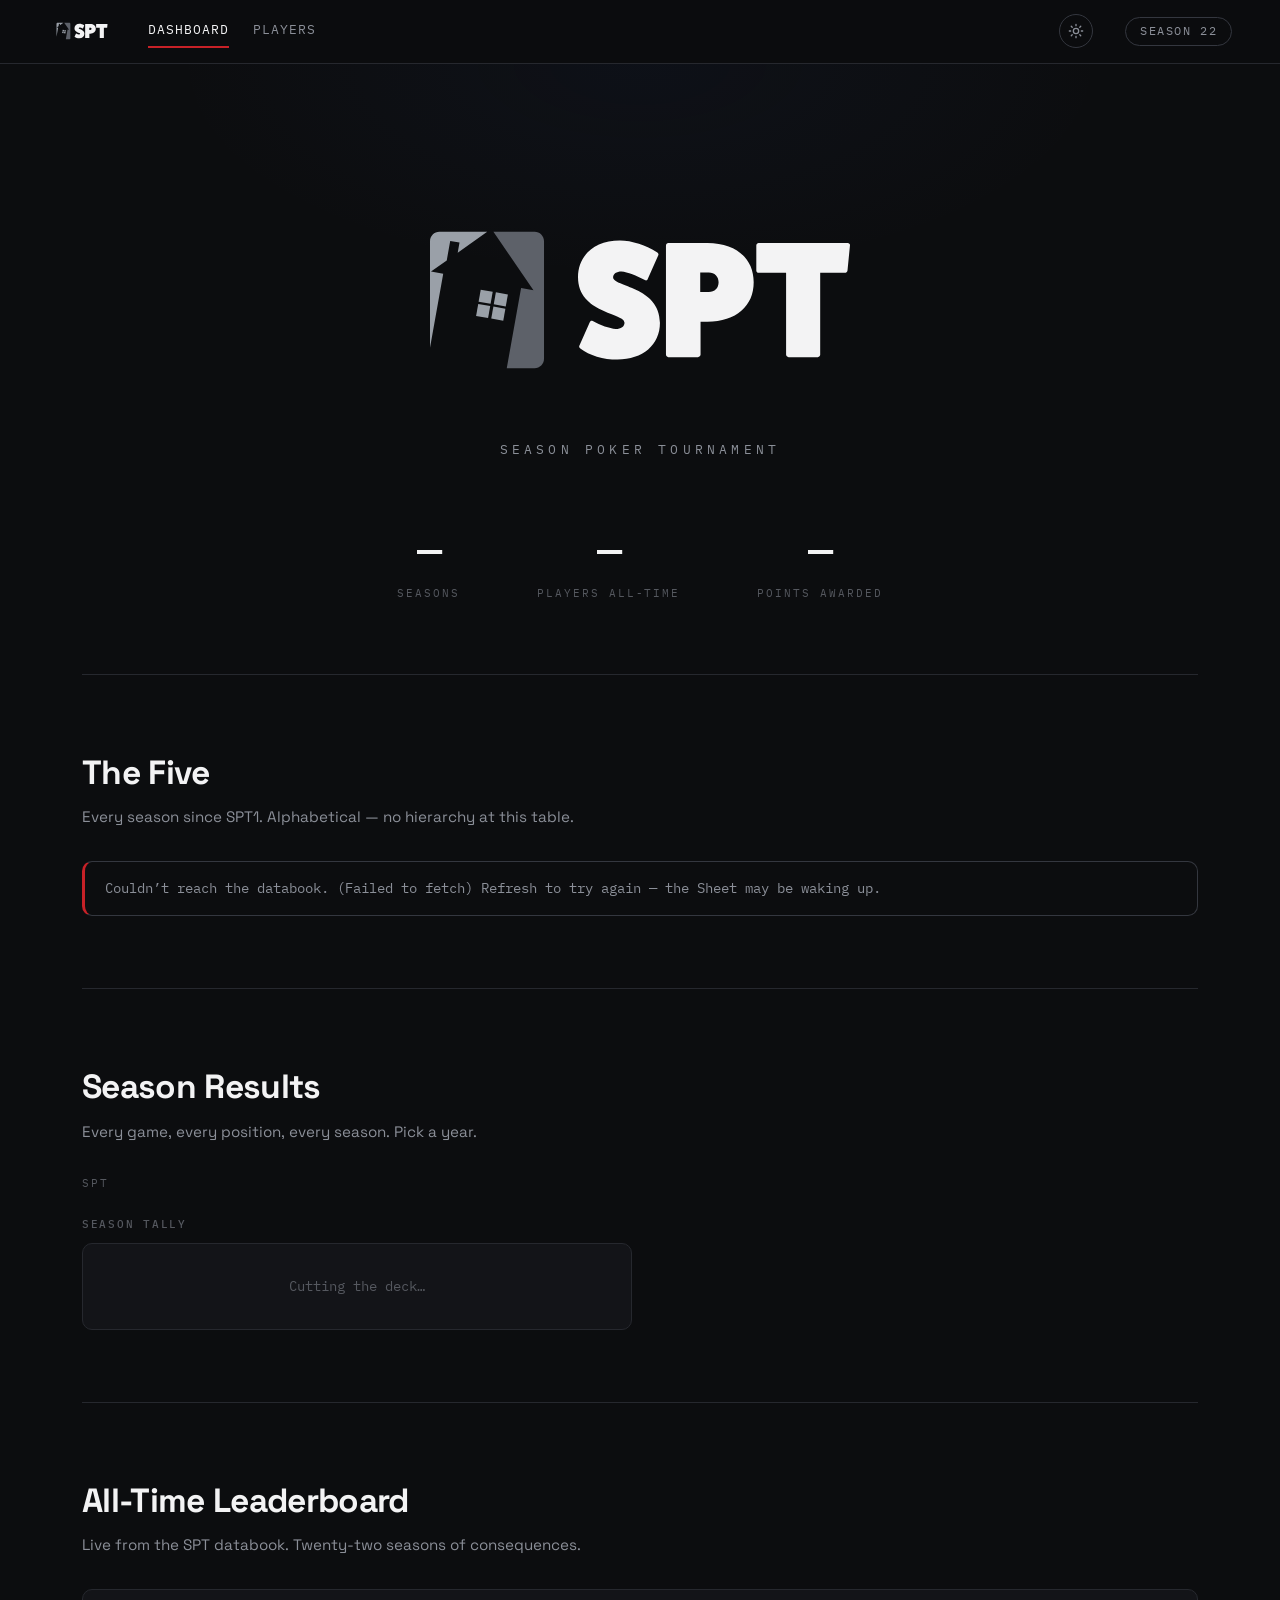
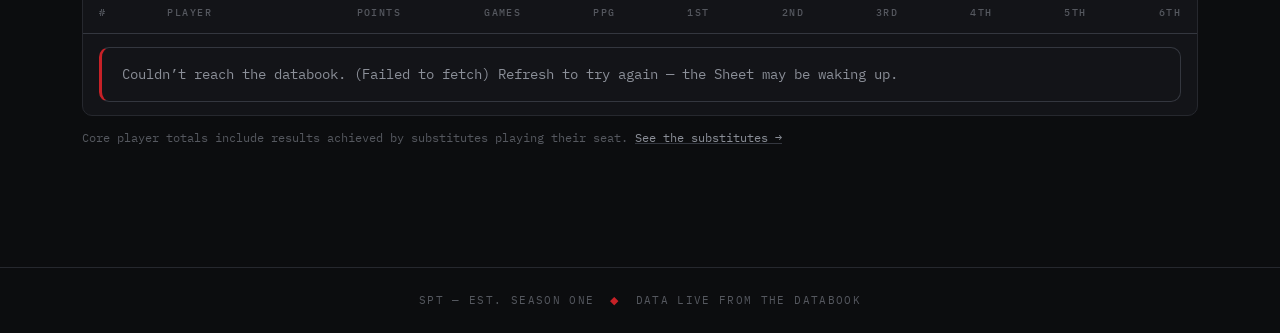
==== commit 9d65f312: "Add files via upload" ====
--- a/index.html
+++ b/index.html
@@ -84,9 +84,12 @@
 
   <!-- ============ SEASON RESULTS ============ -->
   <section class="section" id="seasons">
-    <div class="section-head">
-      <h2>Season Results</h2>
-      <p class="section-sub">Every game, every position, every season. Pick a year.</p>
+    <div class="section-head section-head-split">
+      <div>
+        <h2>Season Results</h2>
+        <p class="section-sub">Every game, every position, every season. Pick a year.</p>
+      </div>
+      <span class="season-year" id="season-year"></span>
     </div>
     <nav class="season-grid" id="season-pills" aria-label="Season selector">
       <span class="season-grid-label">SPT</span>
--- a/css/styles.css
+++ b/css/styles.css
@@ -24,11 +24,46 @@
   --logo-grey-a: #9aa0a8;
   --logo-grey-b: #5d6169;
 
+  /* Theme-dependent details */
+  --header-bg: rgba(12, 13, 15, 0.88);
+  --hint-bg: #1c1e23;          /* sub-coverage highlight */
+  --pos3-c: #c4c7cd;
+  --pos5-c: #6f737b;
+  --card-shadow: none;
+
   --font-display: "Space Grotesk", system-ui, sans-serif;
   --font-mono: "IBM Plex Mono", "Courier New", monospace;
 
   --radius: 10px;
   --ease: cubic-bezier(0.25, 0.8, 0.35, 1);
+}
+
+/* ==========================================================================
+   Light theme — white base, Apple-adjacent greys. Toggled via
+   html[data-theme="light"]; dark stays the default.
+   ========================================================================== */
+
+:root[data-theme="light"] {
+  --ink-0: #f1efec;            /* warm light grey base — easy on the eyes */
+  --ink-1: #faf9f7;            /* cards float just above it */
+  --ink-2: #eceae6;            /* raised / hover */
+  --line: #e2dfda;
+  --line-strong: #d1cdc6;
+  --grey-lo: #8b8780;
+  --grey-mid: #6e6a64;
+  --paper: #1e1c19;            /* warm near-black text */
+
+  --blue-soft: rgba(49, 92, 195, 0.10);
+  --red-soft: rgba(199, 33, 39, 0.08);
+
+  --logo-grey-a: #b2aea6;
+  --logo-grey-b: #837f77;
+
+  --header-bg: rgba(241, 239, 236, 0.85);
+  --hint-bg: #e8e5e0;          /* slightly deeper warm grey, inverse of the dark hint */
+  --pos3-c: #4b4844;
+  --pos5-c: #96928b;
+  --card-shadow: 0 1px 3px rgba(40, 35, 25, 0.05), 0 10px 28px rgba(40, 35, 25, 0.05);
 }
 
 * { margin: 0; padding: 0; box-sizing: border-box; }
@@ -77,7 +112,7 @@
   align-items: center;
   gap: 2rem;
   padding: 0.9rem clamp(1rem, 4vw, 3rem);
-  background: rgba(12, 13, 15, 0.88);
+  background: var(--header-bg);
   backdrop-filter: blur(10px);
   border-bottom: 1px solid var(--line);
 }
@@ -105,8 +140,35 @@
 .site-nav a:hover, .site-nav a:focus-visible { color: var(--paper); }
 .site-nav a[aria-current="page"] { color: var(--paper); border-bottom-color: var(--red); }
 
+.theme-toggle {
+  margin-left: auto;
+  width: 34px;
+  height: 34px;
+  display: grid;
+  place-items: center;
+  color: var(--grey-mid);
+  background: transparent;
+  border: 1px solid var(--line-strong);
+  border-radius: 50%;
+  cursor: pointer;
+  transition: color 0.25s var(--ease), border-color 0.25s var(--ease), transform 0.4s var(--ease);
+}
+
+.theme-toggle:hover, .theme-toggle:focus-visible { color: var(--paper); border-color: var(--grey-mid); transform: rotate(40deg); }
+
+.theme-toggle svg { width: 16px; height: 16px; display: block; }
+.theme-toggle .icon-moon { display: none; }
+:root[data-theme="light"] .theme-toggle .icon-sun { display: none; }
+:root[data-theme="light"] .theme-toggle .icon-moon { display: block; }
+
+/* Light mode: dial the hero glow down, keep the photo overlay dark */
+:root[data-theme="light"] .hero {
+  background:
+    radial-gradient(ellipse 60% 50% at 50% 0%, rgba(49, 92, 195, 0.04), transparent 70%),
+    var(--ink-0);
+}
+
 .season-tag {
-  margin-left: auto;
   font-family: var(--font-mono);
   font-size: 0.72rem;
   letter-spacing: 0.14em;
@@ -226,8 +288,8 @@
   background: var(--ink-1);
   border: 1px solid var(--line);
   border-radius: var(--radius);
-  padding: 1.4rem 1.2rem 1.2rem;
-  min-height: 340px;
+  box-shadow: var(--card-shadow);
+  padding: 20px;
   display: flex;
   flex-direction: column;
   gap: 0.9rem;
@@ -241,9 +303,9 @@
 }
 
 .player-card .avatar {
-  width: 108px;
-  height: 108px;
-  border-radius: 10px;
+  width: 100%;
+  aspect-ratio: 1 / 1;
+  border-radius: calc(var(--radius) / 2);   /* half the card's corner radius */
   overflow: hidden;
   background: var(--ink-2);
   border: 1px solid var(--line-strong);
@@ -251,7 +313,7 @@
   place-items: center;
   font-family: var(--font-mono);
   font-weight: 600;
-  font-size: 1.6rem;
+  font-size: 2.2rem;
   color: var(--grey-mid);
 }
 
@@ -317,6 +379,67 @@
 .player-card:hover .spark-best, .player-card:hover .spark-worst,
 .player-card:focus-within .spark-best, .player-card:focus-within .spark-worst { opacity: 1; }
 
+.placings { margin-top: 0.9rem; padding-top: 0.9rem; border-top: 1px solid var(--line); }
+
+.placings-label {
+  font-family: var(--font-mono);
+  font-size: 0.6rem;
+  letter-spacing: 0.14em;
+  text-transform: uppercase;
+  color: var(--grey-lo);
+  margin-bottom: 0.6rem;
+}
+
+.placings-chart { display: flex; align-items: center; gap: 0.9rem; }
+
+.placings-pie { width: 82px; height: 82px; flex-shrink: 0; }
+
+.pie-seg { stroke: var(--ink-1); stroke-width: 1.5; transition: fill 0.4s var(--ease); }
+.player-card:hover .pie-seg, .player-card:focus-within .pie-seg { stroke: var(--ink-2); }
+
+.seg-1 { fill: var(--paper); }
+.seg-2 { fill: var(--pos3-c); }
+.seg-3 { fill: var(--grey-mid); }
+.seg-4 { fill: var(--pos5-c); }
+.seg-5 { fill: var(--grey-lo); }
+.seg-6 { fill: var(--line-strong); }
+
+/* The wins go blue when the card has your attention */
+.player-card:hover .pie-seg.seg-1,
+.player-card:focus-within .pie-seg.seg-1,
+.player-card:hover .pie-swatch.seg-1,
+.player-card:focus-within .pie-swatch.seg-1 { fill: var(--blue); background: var(--blue); }
+
+.pie-legend { display: flex; flex-direction: column; gap: 0.15rem; flex: 1; min-width: 0; }
+
+.pie-key {
+  display: flex;
+  align-items: center;
+  gap: 0.4rem;
+  font-family: var(--font-mono);
+  font-size: 0.6rem;
+  color: var(--grey-mid);
+  line-height: 1.4;
+}
+
+.pie-swatch {
+  width: 7px;
+  height: 7px;
+  border-radius: 2px;
+  flex-shrink: 0;
+  transition: background 0.4s var(--ease);
+}
+
+.pie-swatch.seg-1 { background: var(--paper); }
+.pie-swatch.seg-2 { background: var(--pos3-c); }
+.pie-swatch.seg-3 { background: var(--grey-mid); }
+.pie-swatch.seg-4 { background: var(--pos5-c); }
+.pie-swatch.seg-5 { background: var(--grey-lo); }
+.pie-swatch.seg-6 { background: var(--line-strong); }
+
+.pie-key-label { width: 3ch; }
+.pie-key-count { margin-left: auto; color: var(--paper); font-weight: 600; }
+
 .spark-caption {
   font-family: var(--font-mono);
   font-size: 0.6rem;
@@ -336,6 +459,7 @@
   border: 1px solid var(--line);
   border-radius: var(--radius);
   background: var(--ink-1);
+  box-shadow: var(--card-shadow);
 }
 
 .lb-table {
@@ -431,6 +555,7 @@
   background: var(--ink-1);
   border: 1px solid var(--line);
   border-radius: var(--radius);
+  box-shadow: var(--card-shadow);
   overflow: hidden;
   display: flex;
   flex-direction: column;
@@ -515,6 +640,23 @@
    ========================================================================== */
 
 /* Compact year grid — wraps forever, every season one tap, no dropdown */
+.section-head-split {
+  display: flex;
+  justify-content: space-between;
+  align-items: flex-start;
+  gap: 1rem;
+}
+
+.season-year {
+  font-family: var(--font-mono);
+  font-weight: 500;
+  font-size: clamp(1.4rem, 3vw, 2rem);
+  letter-spacing: 0.04em;
+  color: var(--grey-lo);
+  line-height: 1;
+  padding-top: 0.4rem;
+}
+
 .season-grid {
   display: flex;
   flex-wrap: wrap;
@@ -630,17 +772,17 @@
 .pos-1 .pos-ord { color: var(--blue); }
 .pos-1 { box-shadow: inset 0 2px 0 var(--blue); background: var(--blue-soft); }
 .pos-2 .pos-ord { color: var(--paper); }
-.pos-3 .pos-ord { color: #c4c7cd; }
+.pos-3 .pos-ord { color: var(--pos3-c); }
 .pos-4 .pos-ord { color: var(--grey-mid); }
-.pos-5 .pos-ord { color: #6f737b; }
+.pos-5 .pos-ord { color: var(--pos5-c); }
 .pos-6 .pos-ord { color: var(--grey-lo); }
 .pos-none { color: var(--grey-lo); }
 
-.pos-cell.cell-hint { background: #1c1e23; box-shadow: inset 0 0 0 1px var(--line-strong); }
+.pos-cell.cell-hint { background: var(--hint-bg); box-shadow: inset 0 0 0 1px var(--line-strong); }
 
 .standing-click { cursor: pointer; }
 .standing-click:hover .standing-name { color: var(--paper); }
-.standing-click[aria-pressed="true"] { background: #1c1e23; }
+.standing-click[aria-pressed="true"] { background: var(--hint-bg); }
 .standing-click[aria-pressed="true"] .standing-name { color: var(--paper); }
 
 /* Tally + subs layout */
@@ -665,6 +807,7 @@
   border: 1px solid var(--line);
   border-radius: var(--radius);
   background: var(--ink-1);
+  box-shadow: var(--card-shadow);
 }
 
 .season-standings { list-style: none; }
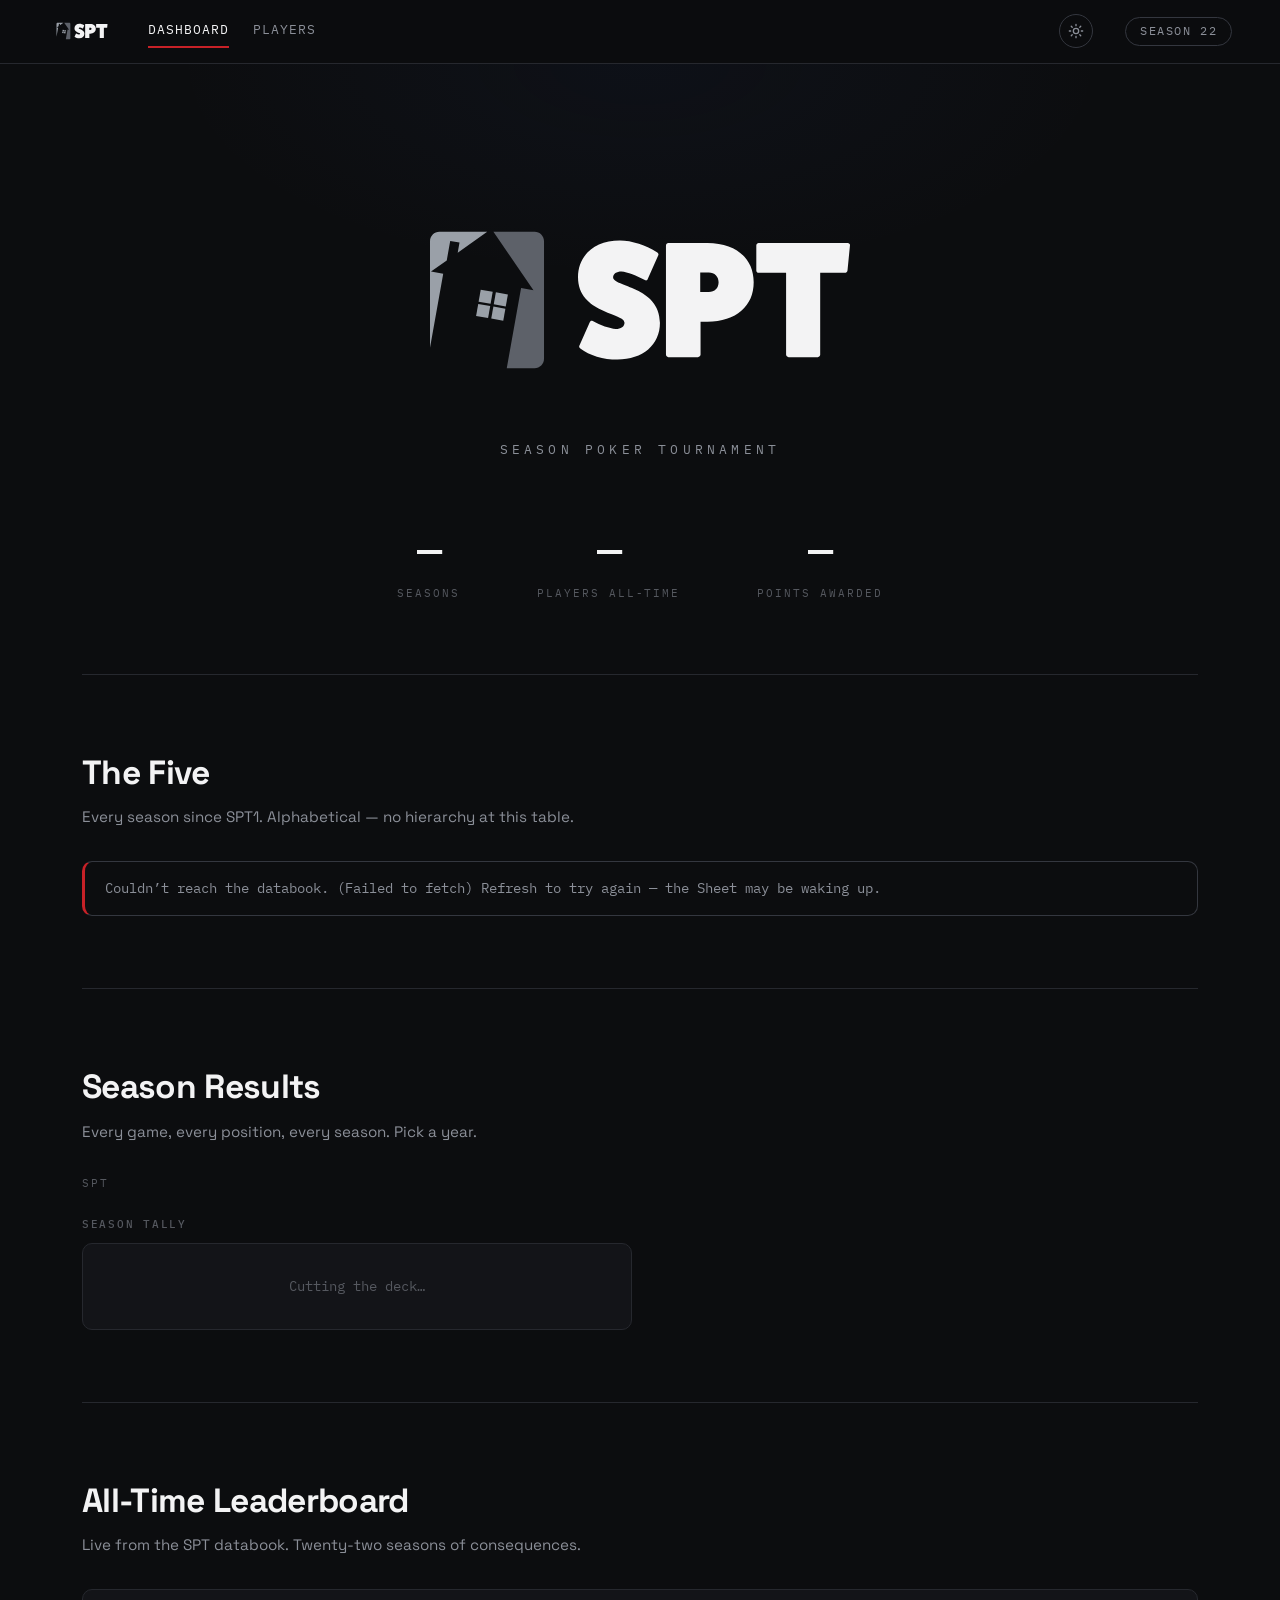
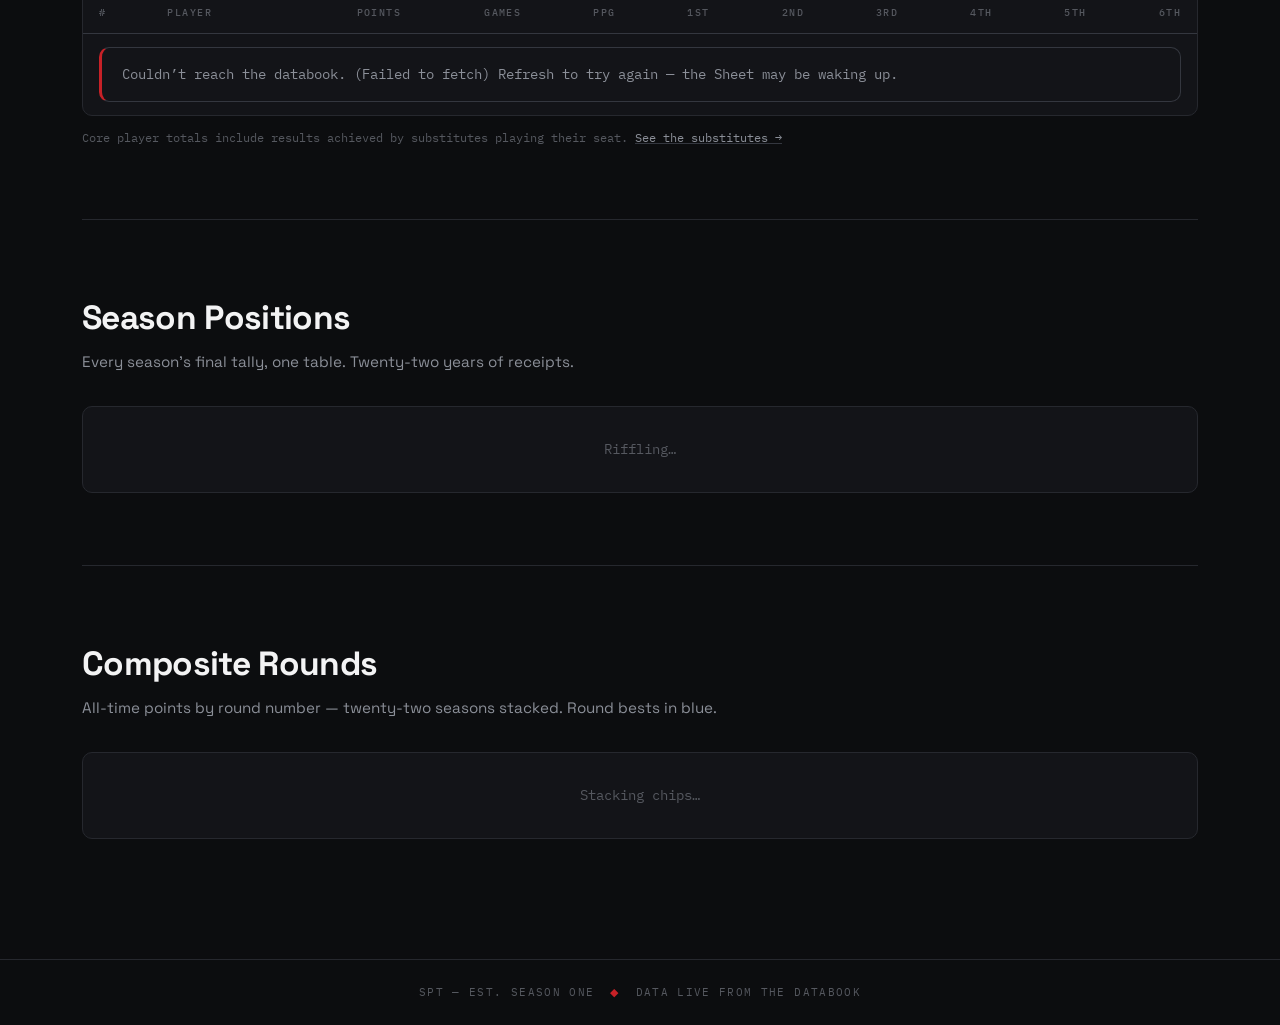
==== commit 017cc4b2: "Add files via upload" ====
--- a/index.html
+++ b/index.html
@@ -146,6 +146,32 @@
     <p class="table-footnote">Core player totals include results achieved by substitutes playing their seat. <a href="players.html">See the substitutes →</a></p>
   </section>
 
+  <!-- ============ SEASON POSITIONS ============ -->
+  <section class="section" id="history">
+    <div class="section-head">
+      <h2>Season Positions</h2>
+      <p class="section-sub">Every season's final tally, one table. Twenty-two years of receipts.</p>
+    </div>
+    <div class="table-wrap">
+      <table class="games-table history-table" id="history-table">
+        <tbody><tr><td class="loading-note">Riffling…</td></tr></tbody>
+      </table>
+    </div>
+  </section>
+
+  <!-- ============ COMPOSITE ROUNDS ============ -->
+  <section class="section" id="rounds">
+    <div class="section-head">
+      <h2>Composite Rounds</h2>
+      <p class="section-sub">All-time points by round number — twenty-two seasons stacked. Round bests in blue.</p>
+    </div>
+    <div class="table-wrap">
+      <table class="games-table" id="rounds-table">
+        <tbody><tr><td class="loading-note">Stacking chips…</td></tr></tbody>
+      </table>
+    </div>
+  </section>
+
 </main>
 
 <footer class="site-footer">
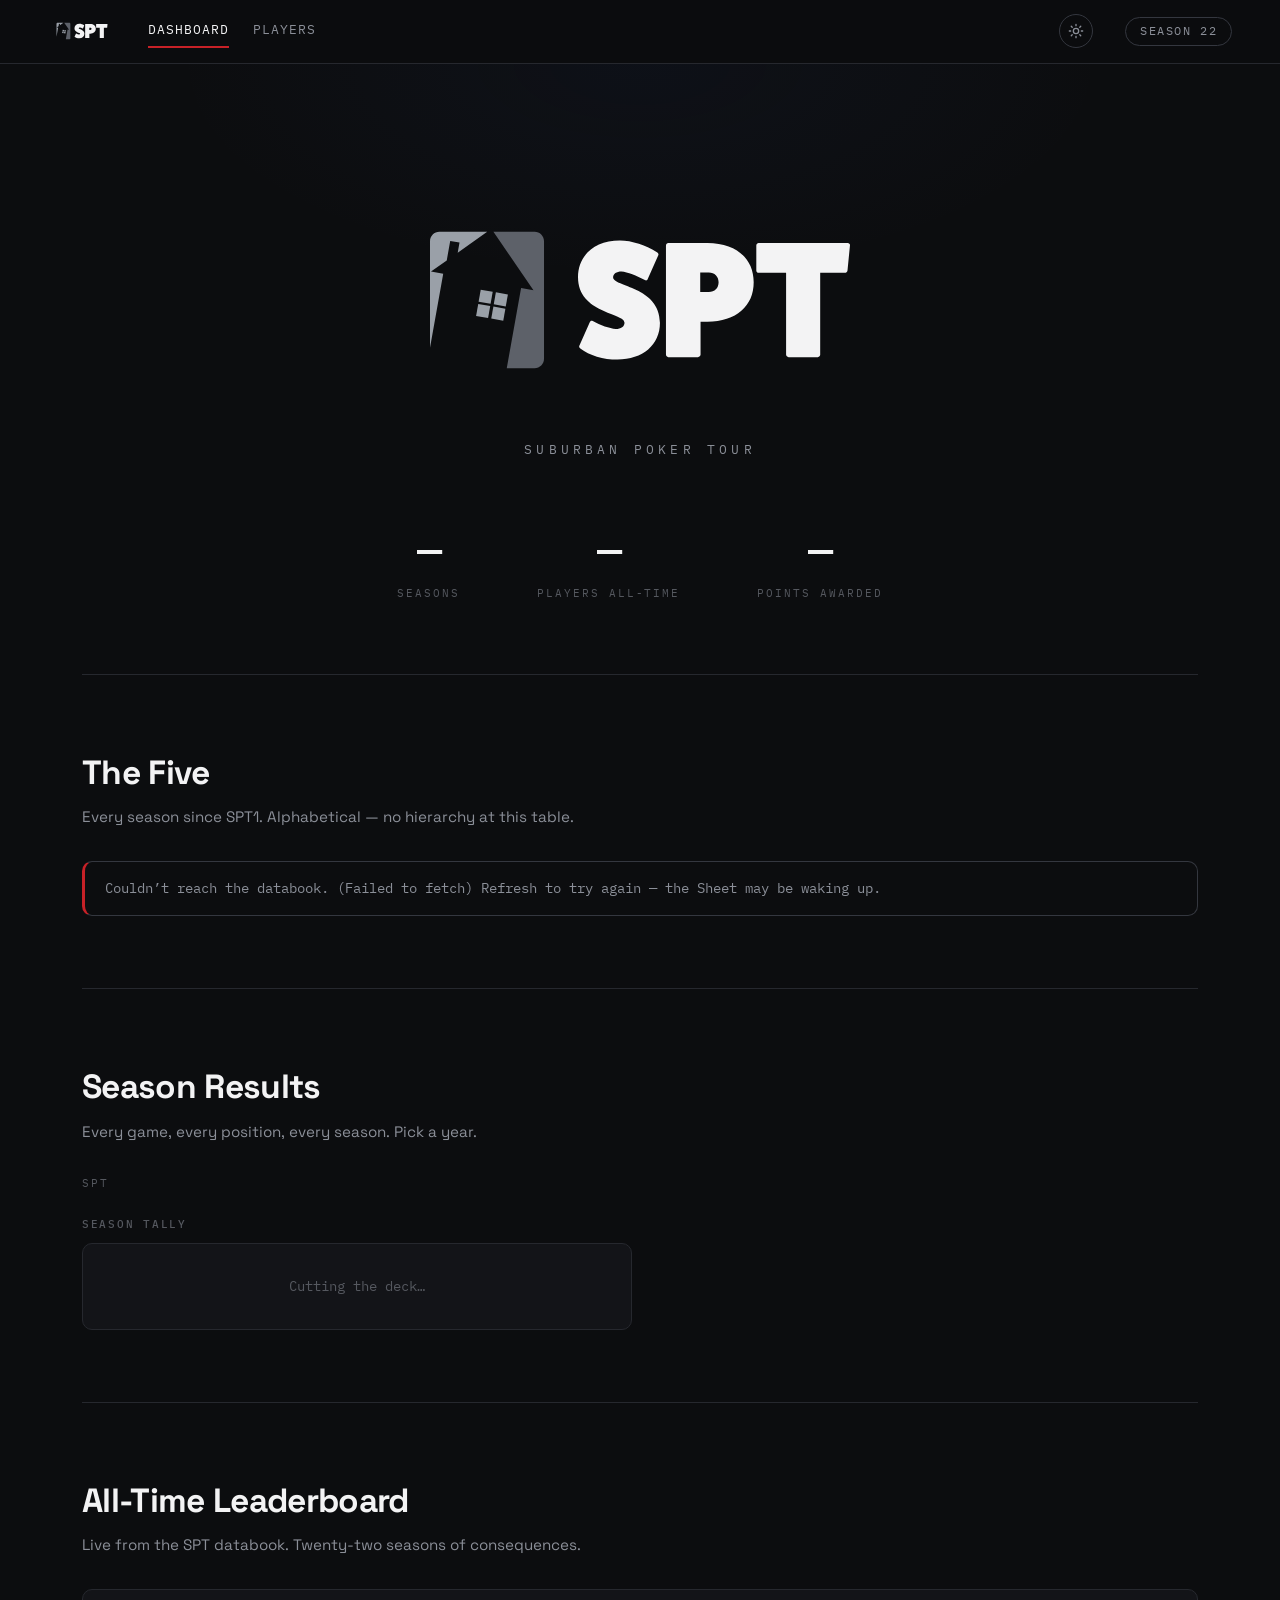
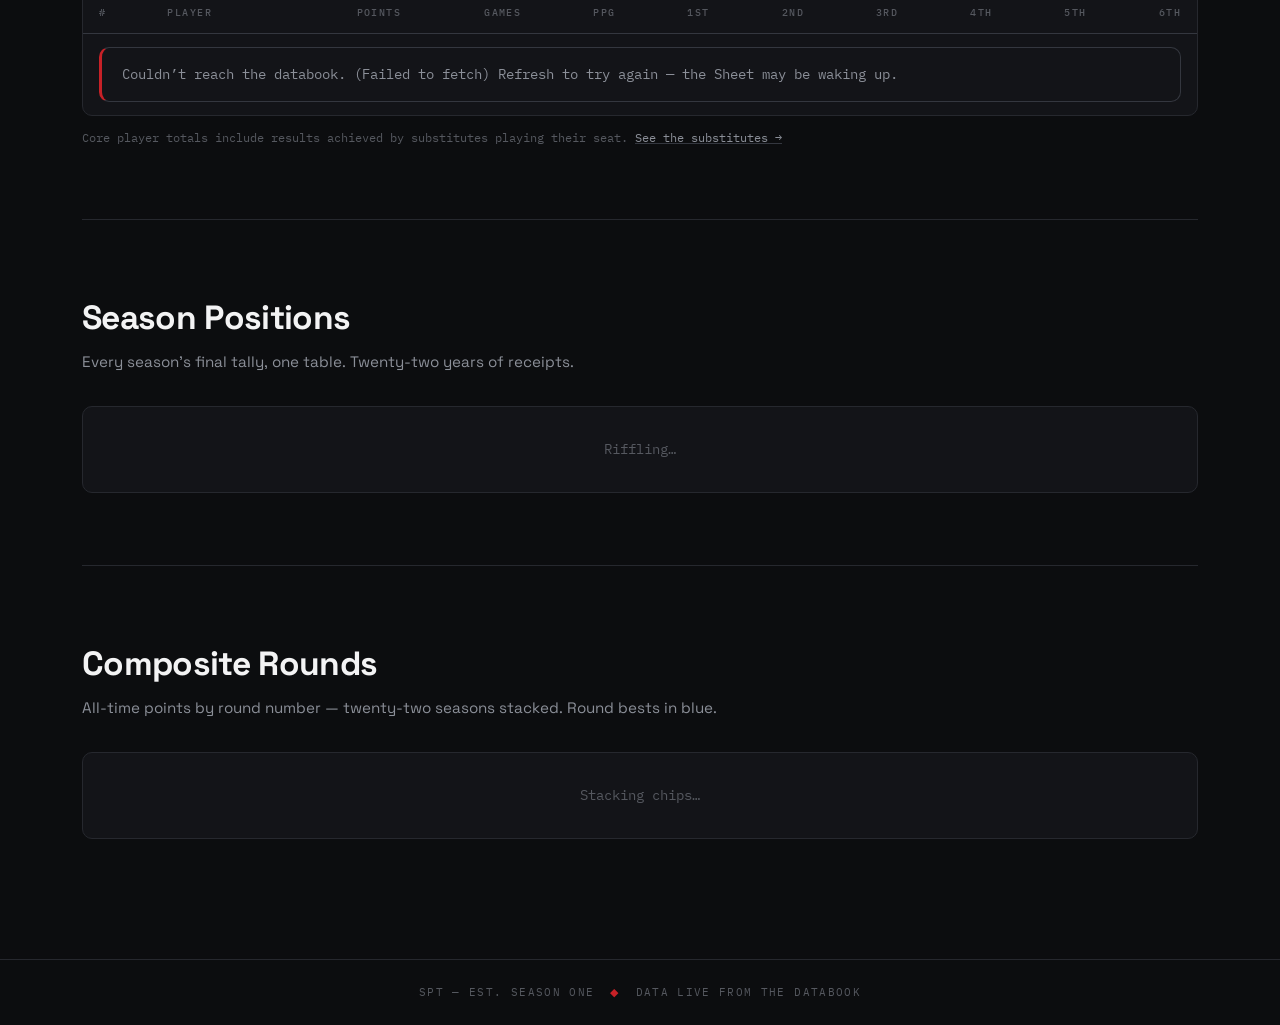
==== commit a24cf38a: "Update index.html" ====
--- a/index.html
+++ b/index.html
@@ -3,8 +3,8 @@
 <head>
 <meta charset="UTF-8">
 <meta name="viewport" content="width=device-width, initial-scale=1.0">
-<title>SPT — Season Poker Tournament</title>
-<meta name="description" content="Season Poker Tournament. Twenty-two seasons. One leaderboard.">
+<title>SPT — Suburban Poker Tour</title>
+<meta name="description" content="Suburban Poker Tour. Twenty-two seasons. One leaderboard.">
 <link rel="preconnect" href="https://fonts.googleapis.com">
 <link rel="preconnect" href="https://fonts.gstatic.com" crossorigin>
 <link href="https://fonts.googleapis.com/css2?family=IBM+Plex+Mono:wght@400;500;600&family=Space+Grotesk:wght@400;500;700&display=swap" rel="stylesheet">
@@ -47,7 +47,7 @@
   <!-- ============ HERO ============ -->
   <section class="hero">
     <div class="hero-logo-wrap" tabindex="0">
-      <svg viewBox="0 0 1000 500" xmlns="http://www.w3.org/2000/svg" class="spt-logo hero-logo" role="img" aria-label="SPT — Season Poker Tournament">
+      <svg viewBox="0 0 1000 500" xmlns="http://www.w3.org/2000/svg" class="spt-logo hero-logo" role="img" aria-label="SPT — Suburban Poker Tour">
         <g class="logo-pixels">
           <rect x="213.53" y="233.33" width="21.76" height="21.76" transform="translate(-55.11 422.74) rotate(-79.99)"/>
           <rect x="240.6" y="238.11" width="21.76" height="21.76" transform="translate(-37.45 453.34) rotate(-79.99)"/>
@@ -63,7 +63,7 @@
         </g>
       </svg>
     </div>
-    <p class="hero-line">Season Poker Tournament</p>
+    <p class="hero-line">Suburban Poker Tour</p>
     <div class="hero-stats" id="hero-stats" aria-live="polite">
       <div class="hero-stat"><span class="hero-stat-num" data-stat="seasons">—</span><span class="hero-stat-label">Seasons</span></div>
       <div class="hero-stat"><span class="hero-stat-num" data-stat="players">—</span><span class="hero-stat-label">Players all-time</span></div>
--- a/css/styles.css
+++ b/css/styles.css
@@ -440,6 +440,42 @@
 .pie-key-label { width: 3ch; }
 .pie-key-count { margin-left: auto; color: var(--paper); font-weight: 600; }
 
+.champ-btn {
+  display: grid;
+  place-items: center;
+  width: 100%;
+  margin-top: 0.9rem;
+  font-family: var(--font-mono);
+  font-weight: 600;
+  font-size: 0.68rem;
+  letter-spacing: 0.14em;
+  text-transform: uppercase;
+  color: #f3f3f4;
+  background: var(--red);
+  border: none;
+  border-radius: calc(var(--radius) / 2);
+  padding: calc(0.7rem + 5px) 0.5rem;   /* +10px total height */
+  transition: background 0.25s var(--ease);
+}
+
+.card-clickable { cursor: pointer; }
+.card-clickable:hover .champ-btn, .card-clickable:focus-within .champ-btn { background: #d5343a; }
+
+.champ-season + .champ-season { margin-top: 1.25rem; }
+
+.champ-season-head {
+  display: flex;
+  justify-content: space-between;
+  align-items: baseline;
+  font-family: var(--font-mono);
+  font-weight: 600;
+  font-size: 0.8rem;
+  letter-spacing: 0.1em;
+  margin-bottom: 0.5rem;
+}
+
+.champ-season-year { color: var(--grey-lo); font-weight: 500; }
+
 .spark-caption {
   font-family: var(--font-mono);
   font-size: 0.6rem;
@@ -778,6 +814,9 @@
 .pos-6 .pos-ord { color: var(--grey-lo); }
 .pos-none { color: var(--grey-lo); }
 
+.games-table td.pos-cell.round-best .pos-ord { color: var(--blue); font-weight: 600; }
+.games-table td.pos-cell.round-best { box-shadow: inset 0 2px 0 var(--blue); background: var(--blue-soft); }
+
 .pos-cell.cell-hint { background: var(--hint-bg); box-shadow: inset 0 0 0 1px var(--line-strong); }
 
 .standing-click { cursor: pointer; }
@@ -870,19 +909,31 @@
   font-size: 0.6rem;
   letter-spacing: 0.12em;
   text-transform: uppercase;
-  color: var(--grey-mid);
-  background: transparent;
-  border: 1px solid var(--line-strong);
+  color: var(--paper);
+  background: var(--line-strong);   /* solid grey — pics inside */
+  border: 1px solid transparent;
   border-radius: 100px;
   padding: 0.2rem 0.6rem;
   cursor: pointer;
-  transition: color 0.2s var(--ease), border-color 0.2s var(--ease);
-}
-
-.pics-btn:hover, .pics-btn:focus-visible { color: var(--blue); border-color: var(--blue); }
-
-.pics-btn-empty { opacity: 0.5; }
-.pics-btn-empty:hover, .pics-btn-empty:focus-visible { opacity: 0.8; color: var(--grey-mid); border-color: var(--line-strong); }
+  transition: color 0.2s var(--ease), background 0.2s var(--ease), border-color 0.2s var(--ease), opacity 0.2s var(--ease);
+}
+
+.pics-btn:hover, .pics-btn:focus-visible { color: #f3f3f4; background: var(--blue); }
+
+/* No pics yet — faint outline, clearly inactive */
+.pics-btn-empty {
+  background: transparent;
+  border-color: var(--line-strong);
+  color: var(--grey-mid);
+  opacity: 0.5;
+}
+
+.pics-btn-empty:hover, .pics-btn-empty:focus-visible {
+  opacity: 0.85;
+  background: transparent;
+  color: var(--grey-mid);
+  border-color: var(--line-strong);
+}
 
 .pics-modal {
   position: fixed;
@@ -976,6 +1027,73 @@
   line-height: 1.5;
 }
 
+.prof-head { display: flex; gap: 1.1rem; align-items: flex-start; }
+
+.prof-photo {
+  width: 128px;
+  height: 128px;
+  flex-shrink: 0;
+  border-radius: calc(var(--radius) / 2);
+  overflow: hidden;
+  background: var(--ink-2);
+  border: 1px solid var(--line-strong);
+  display: grid;
+  place-items: center;
+  font-family: var(--font-mono);
+  font-weight: 600;
+  font-size: 2rem;
+  color: var(--grey-lo);
+}
+
+.prof-photo img { width: 100%; height: 100%; object-fit: cover; }
+
+.prof-title { font-weight: 700; font-size: 1.25rem; letter-spacing: -0.01em; }
+.prof-real { color: var(--grey-mid); font-size: 0.9rem; margin-top: 0.15rem; }
+
+.prof-meta {
+  font-family: var(--font-mono);
+  font-size: 0.64rem;
+  letter-spacing: 0.12em;
+  text-transform: uppercase;
+  color: var(--grey-lo);
+  margin-top: 0.5rem;
+}
+
+.prof-stats {
+  display: flex;
+  gap: 0.9rem;
+  flex-wrap: wrap;
+  font-family: var(--font-mono);
+  font-size: 0.75rem;
+  color: var(--grey-mid);
+  margin-top: 0.6rem;
+}
+
+.prof-stats b { color: var(--paper); font-weight: 600; }
+
+.prof-placings {
+  font-family: var(--font-mono);
+  font-size: 0.66rem;
+  color: var(--grey-lo);
+  margin-top: 0.5rem;
+}
+
+.prof-read { margin-top: 0.4rem; }
+
+.prof-read-label {
+  font-family: var(--font-mono);
+  font-size: 0.62rem;
+  font-weight: 600;
+  letter-spacing: 0.16em;
+  text-transform: uppercase;
+  color: var(--red);
+  margin-bottom: 0.5rem;
+}
+
+.prof-champ-label { color: var(--blue); margin-top: 0.4rem; margin-bottom: 0; }
+
+.prof-read p { font-size: 0.92rem; line-height: 1.65; color: var(--paper); }
+
 .pics-note {
   font-family: var(--font-mono);
   font-size: 0.8rem;
